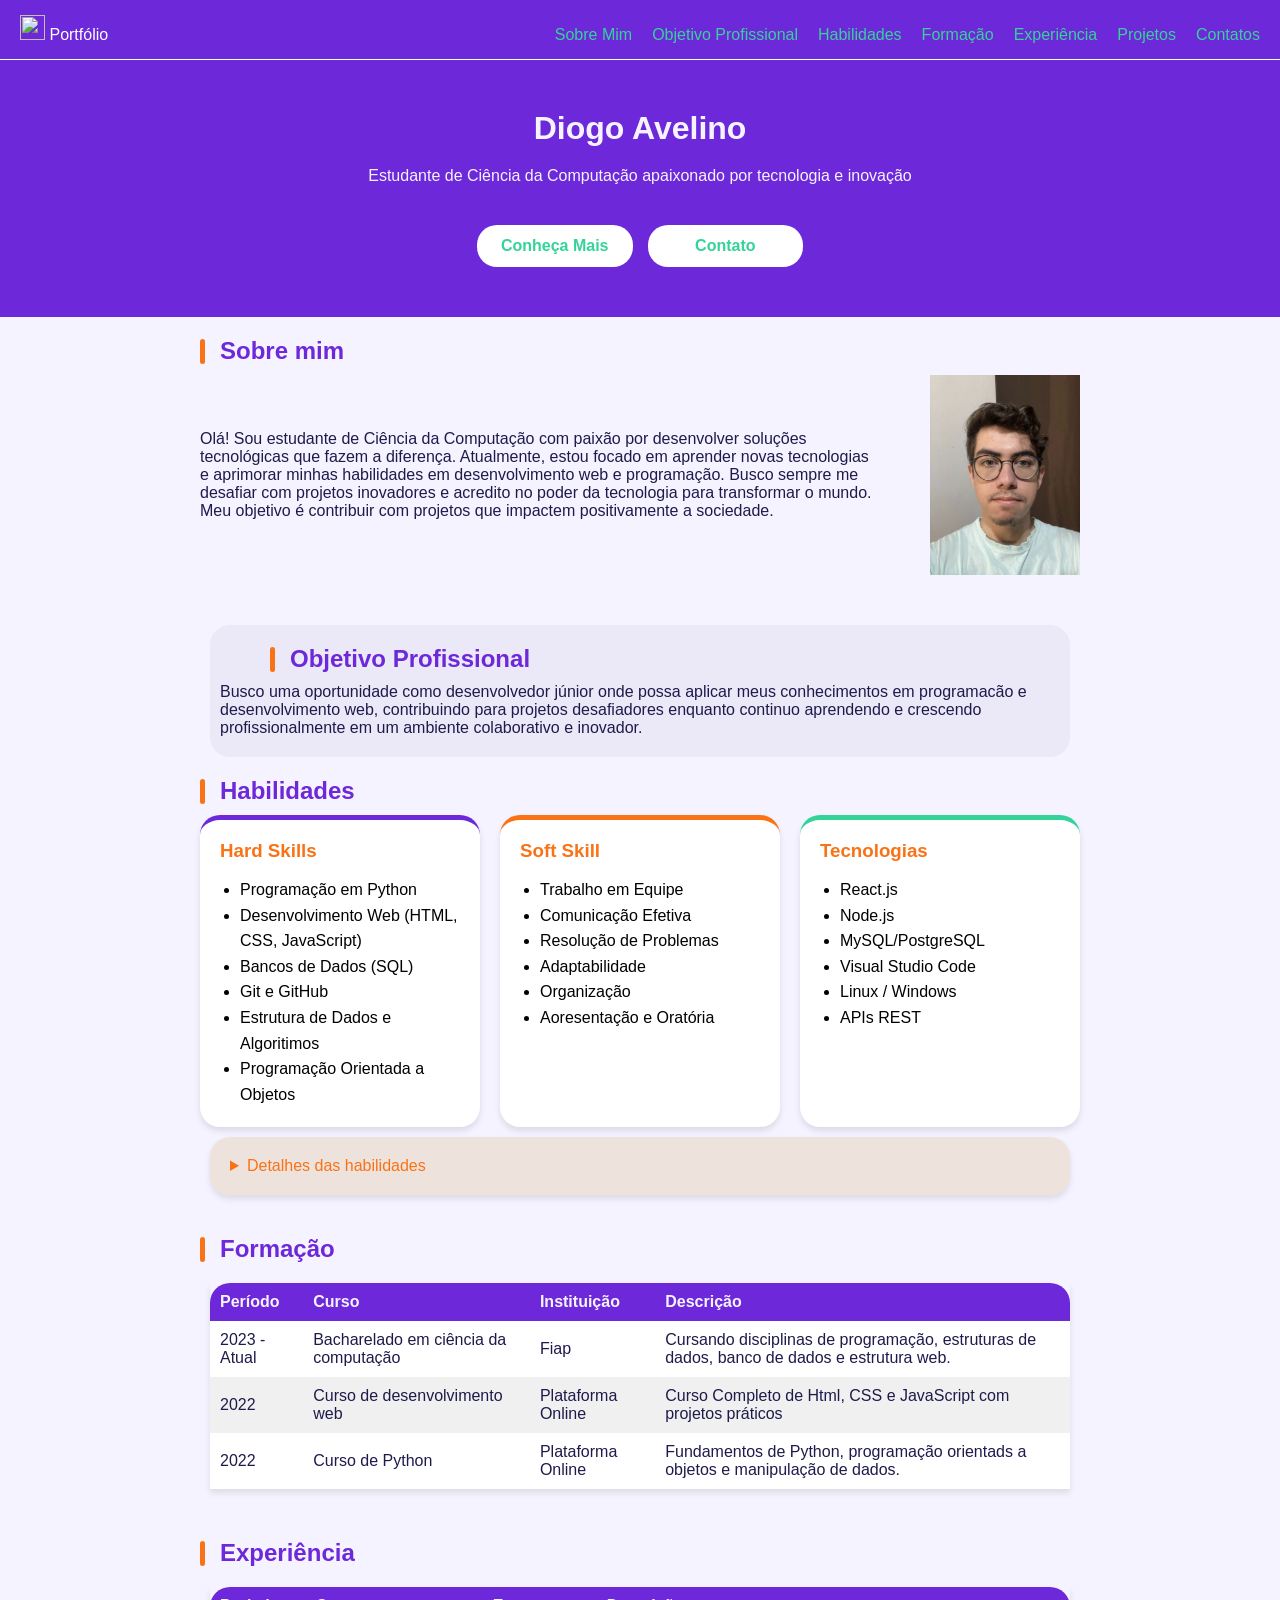
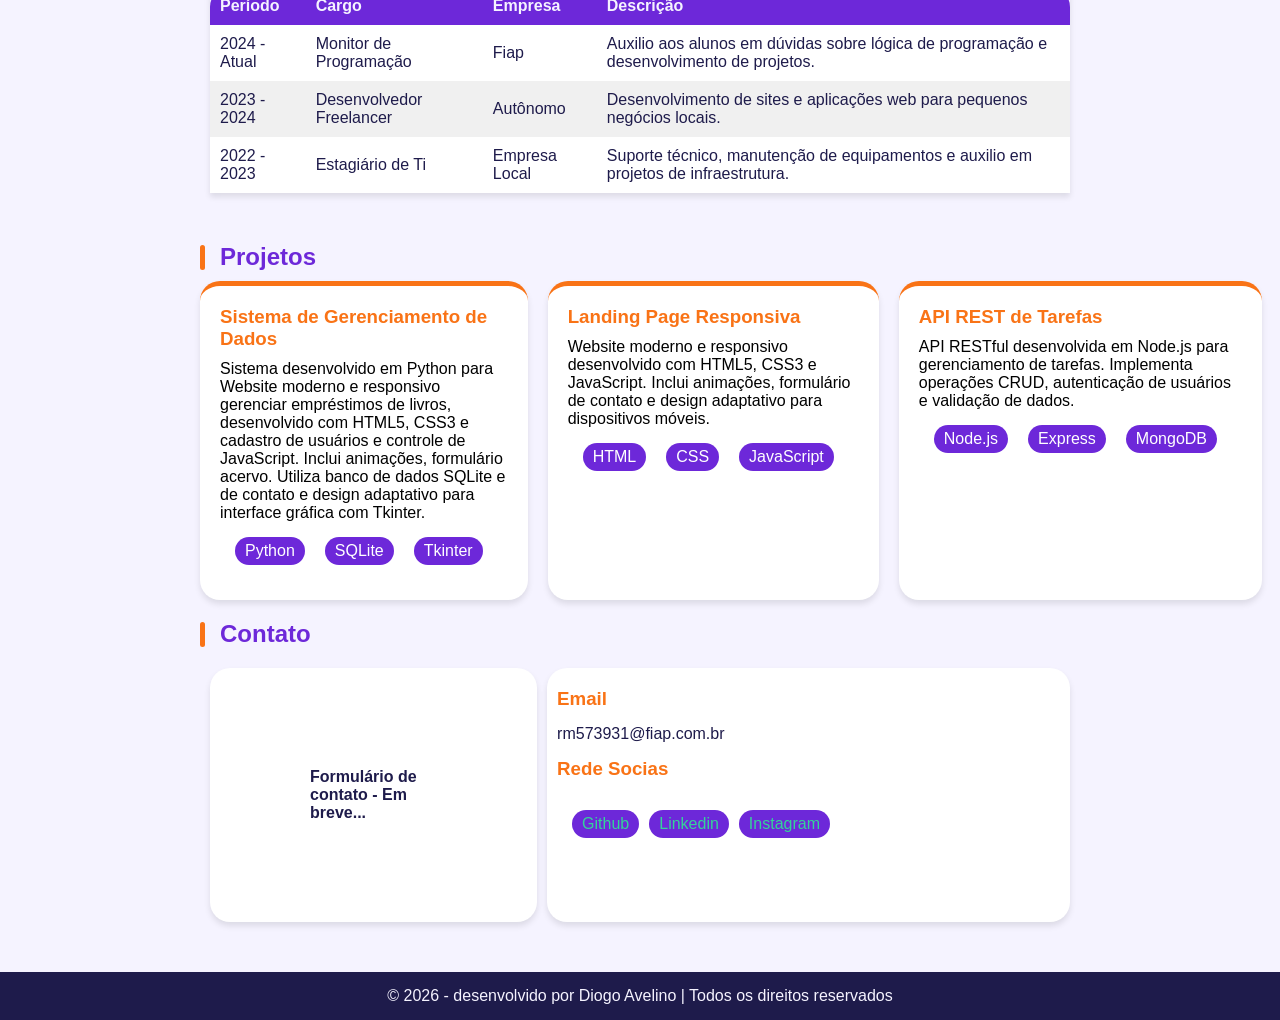
==== index.html @ ebda4992 "HTML com CSS básico - versão 1.0" ====
<!DOCTYPE html>

<html>

  <head>
    <meta charset="UTF-8">
    <title>Meu Landing Page</title>
    <link href="style.css" rel="stylesheet" type="text/css">
  </head>

    <body>

      <header>
        <div class="menu">

          <div class="title"><img class = "logo"src="https://ui-avatars.com/api/?background=6D28D9&color=1E1B4B&name=Diogo+Avelino">
            <span>Portfólio</span>
          </div>

          <nav class="seção">
            <a href="#about">
            <div class="item">Sobre Mim</div>
            </a>

            <a href="#objectv">
            <div class="item">Objetivo Profissional</div>
            </a>

            <a href="#skill">
            <div class="item">Habilidades</div>
            </a>

            <a href="#form">
            <div class="item">Formação</div>
            </a>

            <a href="#exp">
            <div class="item">Experiência</div>
            </a>

            <a href="#projects">
            <div class="item">Projetos</div>
            </a>

            <a href="#contacts">
            <div class="item">Contatos</div>
            </a>

          </nav>

        </div>

        <div class="menu-b">

          <h1>Diogo Avelino</h1>

          <p>Estudante de Ciência da Computação apaixonado por tecnologia e inovação</p>
          
          <div class="buttons">
            <div class="button"> 
            <a href="https://www.linkedin.com/in/diogo-avelino-da-silva-2148933b5?utm_source=share_via&utm_content=profile&utm_medium=member_android">Conheça Mais</a>
            </div>

            <div class="button">
              <a href="#contacts">Contato</a>
            </div>

          </div>

        </div>

      </header>

      <main>

        <div class="a">

          <section id="about">

            <h2>Sobre mim</h2>

            <div class="text-a"><p> Olá! Sou estudante de Ciência da Computação com paixão por desenvolver soluções tecnológicas que fazem a diferença. Atualmente, estou focado em aprender novas tecnologias e aprimorar minhas habilidades em desenvolvimento web e programação. Busco sempre me desafiar com projetos inovadores e acredito no poder da tecnologia para transformar o mundo. Meu objetivo é contribuir com projetos que impactem positivamente a sociedade.</p>
              <img src="Diogo.png" alt="Minha foto Aqui">
            </div>

          </section>

        </div>

        <div class="b">

          <section id="objectv">

            <h2 class="title-a">Objetivo Profissional</h2>

            <div class="text-b">
              <p> Busco uma oportunidade como desenvolvedor júnior onde possa aplicar meus conhecimentos em programacão e desenvolvimento web, contribuindo para projetos desafiadores enquanto continuo aprendendo e crescendo profissionalmente em um ambiente colaborativo e inovador.</p>
            </div>

          </section>

        </div>

        <div class="c">

          <section id="skill">

            <h2>Habilidades</h2>

            <div class="tags">

              <div class="tag tag-a">

                <h3>Hard Skills</h3>

                <ul>
                  <li>Programação em Python</li>
                  <li>Desenvolvimento Web (HTML, CSS, JavaScript)</li>
                  <li>Bancos de Dados (SQL)</li>
                  <li>Git e GitHub</li>
                  <li>Estrutura de Dados e Algoritimos</li>
                  <li>Programação Orientada a Objetos</li>
                </ul>

              </div>

              <div class="tag tag-b">

                <h3>Soft Skill</h3>
                
                <ul>
                  <li>Trabalho em Equipe</li>
                  <li>Comunicação Efetiva</li>
                  <li>Resolução de Problemas</li>
                  <li>Adaptabilidade</li>
                  <li>Organização</li>
                  <li>Aoresentação e Oratória</li>
                </ul>

              </div>

              <div class="tag tag-c">

                <h3>Tecnologias</h3>

                <ul>
                  <li>React.js</li>
                  <li>Node.js</li>
                  <li>MySQL/PostgreSQL</li>
                  <li>Visual Studio Code</li>
                  <li>Linux / Windows</li>
                  <li>APIs REST</li>
                </ul>

              </div>

            </div>

          </section>

        </div>

        <div class="especial">

          <details class="x">

            <summary>Detalhes das habilidades</summary>
                
            <details>
              <summary>Linguagem de Programação</summary>
                <p>Em breve!</p>
              </details>

            <details>
              <summary>Framework e Bibliotecas</summary>
                <p>Em breve!</p>
            </details>

            <details>
              <summary>Ferramentas de Desenvolvimento</summary>
                <p>Em breve!</p>
            </details>

          </details>

        </div>

        <div class="d">

          <section id="form">

            <h2>Formação</h2>

            <table>

              <tbody>

                <tr>
                  <th class="th-a">Período</th>
                  <th>Curso</th>
                  <th>Instituição</th>
                  <th class="th-b">Descrição</th>
                </tr>

                <tr>
                  <td>2023 - Atual</td>
                  <td>Bacharelado em ciência da computação</td>
                  <td>Fiap</td>
                  <td>Cursando disciplinas de programação, estruturas de dados, banco de dados e estrutura web.</td>
                </tr>

                <tr>
                  <td class="td-a">2022</td>
                  <td class="td-a">Curso de desenvolvimento web</td>
                  <td class="td-a">Plataforma Online</td>
                  <td class="td-a">Curso Completo de Html, CSS e JavaScript com projetos práticos</td>
                </tr>

                <tr>
                  <td>2022</td>
                  <td>Curso de Python</td>
                  <td>Plataforma Online</td>
                  <td>Fundamentos de Python, programação orientads a objetos e manipulação de dados.</td>
                </tr>
                
              </tbody>

            </table>

          </section>
          
        </div>

        <div class="e">

          <section id="exp">

            <h2>Experiência</h2>

            <table>

              <tr>
                <th class="th-a">Período</th>
                <th>Cargo</th>
                <th>Empresa</th>
                <th class="th-b">Descrição</th>
              </tr>
              
              <tr>
                <td>2024 - Atual</td>
                <td>Monitor de Programação</td>
                <td>Fiap</td>
                <td>Auxilio aos alunos em dúvidas sobre lógica de programação e desenvolvimento de projetos.</td>
              </tr>
  
              <tr>
                <td class="td-b">2023 - 2024</td>
                <td class="td-b">Desenvolvedor Freelancer</td>
                <td class="td-b">Autônomo</td>
                <td class="td-b">Desenvolvimento de sites e aplicações web para pequenos negócios locais.</td>
              </tr>
  
              <tr>
                <td>2022 - 2023</td>
                <td>Estagiário de Ti</td>
                <td>Empresa Local</td>
                <td>Suporte técnico, manutenção de equipamentos e auxilio em projetos de infraestrutura.</td>
              </tr>
  
            </table>
  
          </section>
          
        </div>

        <div class="f">

          <section id="projects">

            <h2>Projetos</h2>
  
            <div class="blocos">

              <div class="bloco bloco-item1">
              
                <h3>Sistema de Gerenciamento de Dados</h3>
      
                <p>Sistema desenvolvido em Python para Website moderno e responsivo gerenciar empréstimos de livros, desenvolvido com HTML5, CSS3 e cadastro de usuários e controle de JavaScript. Inclui animações, formulário acervo. Utiliza banco de dados SQLite e de contato e design adaptativo para interface gráfica com Tkinter.</p>

                  <ul>
                    <li class="bloquinhos">Python</li>
                    <li class="bloquinhos">SQLite</li>
                    <li class="bloquinhos">Tkinter</li>
                  </ul>

              </div>

              <div class="bloco bloco-item2">
      
                <h3>Landing Page Responsiva</h3>
      
                <p>Website moderno e responsivo desenvolvido com HTML5, CSS3 e JavaScript. Inclui animações, formulário de contato e design adaptativo para dispositivos móveis.</p>
              
                <ul>
                  <li class="bloquinhos">HTML</li>
                  <li class="bloquinhos">CSS</li>
                  <li class="bloquinhos">JavaScript</li>
                </ul>

              </div>

              <div class="bloco bloco-item3">
      
                <h3>API REST de Tarefas</h3>
      
                <p>API RESTful desenvolvida em Node.js para gerenciamento de tarefas. Implementa operações CRUD, autenticação de usuários e validação de dados.</p>
              
                <ul>
                  <li class="bloquinhos">Node.js</li>
                  <li class="bloquinhos">Express</li>
                  <li class="bloquinhos">MongoDB</li>
                </ul>

              </div>

            </div>
  
          </section>
          
        </div>

        <div class="g">

          <section id="contacts">

            <h2>Contato</h2>

            <div class="Fiap">

              <div class="form"><p>Formulário de contato - Em breve...</p></div>

              <div class="iaP">

                <h3>Email</h3>

                <p>rm573931@fiap.com.br</p>

                <h3>Rede Socias</h3>

                <ul>
                  <li class="Fiapinho"><a href=https://github.com/capitaomiau>Github</a></li>
                  <li class="Fiapinho"><a href=https://www.linkedin.com/in/diogo-avelino-da-silva-2148933b5?utm_source=share_via&utm_content=profile&utm_medium=member_android>Linkedin</a></li>
                  <li class="Fiapinho"><a href=https://instagram.com>Instagram</a></li>
                </ul>

              </div>

            </div>

          </section>

        </div>

      </main>

      <footer>

        <p>&copy; 2026 - desenvolvido por Diogo Avelino | Todos os direitos reservados</p>

      </footer>

    </body>
    
</html>
---- style.css ----
* {
    box-sizing: border-box;
    margin: 0;
    padding: 0;
}

body {
     background-color: #f5f3ff;
     font-family: 'Arial', sans-serif;

}

.title-a {
    align-items: center;
    color: #6D28D9;
    display: flex;
    margin: 0px 50px 10px 50px;
}

.title-a::before {
    background-color: #F97316;
    border-radius: 20px;
    content:"";
    display: inline-block;
    height: 25px;
    margin-right: 15px;
    width: 5px;
}

main h2 {
    align-items: center;
    color: #6D28D9;
    display: flex;
    margin-bottom: 20px;
    margin: 20px 200px 10px 200px;
}

main h2::before {
    background-color: #F97316;
    border-radius: 20px;
    content:"";
    display: inline-block;
    height: 25px;
    margin-right: 15px;
    width: 5px;
}

.menu {
    align-items: flex-end;
    background-color: #6D28D9;
    color: #ffffff;
    display: flex;
    justify-content: space-between;
    padding: 15px 20px;
}

.logo {
    height: 25px;
    object-fit: contain;
    width: 25px;
}

.seção {
    display: flex;
    gap: 20px;
}

.menu-b {
    align-items: center;
    background-color: #6D28D9;
    border-top: 1px solid #ffffff;
    color: #f5f3ff;
    display: flex;
    flex-direction: column;
    gap: 20px;
    padding: 50px;
}

.buttons {     
    display: grid;
    gap: 15px;
    grid-template-columns: repeat(2, 1fr);
    margin-top: 20px;
}

.button {
    background-color: #ffffff;
    border-radius: 20px; 
    color: #6D28D9;
    cursor: pointer;
    font-weight: bold;
    padding: 12px 24px;
    text-align: center;
    transition: background 0.3s;
}

.button:hover {
    background-color: #f5f3ff;
}

.text-a {
    align-items: center;
    color: #1E1B4B;
    display: flex;
    gap: 50px;
    padding: 0px 200px;
}

.b {
    background-color: #ebe8f8;
    border-radius: 20px;
    display: flex;
    margin: 50px 210px 20px 210px;
    padding: 20px 10px 20px 10px;
}

.text-b {
    color: #1E1B4B;
    display: flex;
}

.tags {
    display: flex;
    gap: 20px;
    padding: 0px 200px;
}

.tag {
    background-color: #ffffff;
    border-radius: 20px;
    box-shadow: 0 4px 6px rgba(0, 0, 0, 0.1);
    flex: 1;
    padding: 20px;
}

.tag h3 {
    color: #F97316;
    margin-bottom: 15px;
}

.tag ul {
    line-height: 1.6;
    list-style-type: disc;
    padding-left: 20px;
}

.tag-a { border-top: 5px solid #6D28D9; }
.tag-b { border-top: 5px solid #f97316; }
.tag-c { border-top: 5px solid #34D399; }

.especial {
    color: #f97316;
    display: flex;
    gap: 20px;
    padding: 10px 210px 20px 210px;
}

.x {
    background-color: #eee3dc;
    border-radius: 20px;
    box-shadow: 0px 4px 6px rgba(0, 0, 0, 0.1);
    flex: 1;
    padding: 20px;
}

table {
    border-collapse: collapse;
    box-shadow: 0 4px 6px rgba(0, 0, 0, 0.1);  
    margin: 20px 210px 50px 210px;
}

table th {
    background-color: #6D28D9;
    color: #f5f3ff;
    padding: 10px;
    text-align: start;
}

table td {
    background-color: #ffffff;
    color: #1E1B4B;
    padding: 10px;
}

.td-a {
    background-color: #f0f0f0;
}

.td-b {
    background-color: #f0f0f0;
}

.th-a {
    border-top-left-radius: 20px;
}

.th-b {
    border-top-right-radius: 20px;
}


.blocos {
    display: flex;
    gap: 20px;
    padding: 0px 200px;
}

.bloco h3 {
    color:#F97316;
    margin-bottom: 10px;
}

.bloco {
    background-color: #ffffff;
    border-radius: 20px;
    box-shadow: 0 4px 6px rgba(0, 0, 0, 0.1);
    flex: 1;
    padding: 20px;
}

.blocos ul {
    display: flex;
    gap: 10px;
    list-style-type: none;
    padding: 15px;
}

.bloquinhos {
    background-color: #6D28D9;
    border-radius: 20px;
    color: #ffffff;
    margin-right: 10px;
    padding: 5px 10px;
}

.bloco-item1 { border-top: 5px solid #f97316; }
.bloco-item2 { border-top: 5px solid #f97316; }
.bloco-item3 { border-top: 5px solid #F97316; }

.Fiap {
    color: #1E1B4B;
    display: flex;
    gap: 10px;
    justify-content: space-between;
    margin: 20px 210px 50px 210px;
}

.form {
    align-items: center;
    background-color: #ffffff;
    border-radius: 20px;
    box-shadow: 0 4px 6px rgba(0, 0, 0, 0.1);
    font-weight: bold;
    justify-content: center;
    padding: 100px;
}

.iaP {
    background-color: #ffffff;
    border-radius: 20px;
    box-shadow: 0 4px 6px rgba(0, 0, 0, 0.1);
    color: #1E1B4B;
    display: flex;
    flex-direction: column;
    gap: 15px;
    padding: 20px 225px 50px 10px;
}

.iaP h3 {
    color: #F97316;
}

.iaP ul {
    display: flex;;
    gap: 10px;
    list-style-type: none;
    padding: 15px;
}

.iaP li {
    background-color: #6D28D9;
    border-radius: 20px;
    color: #ffffff;
    padding: 5px 10px;
}

footer {
    align-items: center;
    background-color:#1E1B4B;
    color: #f5f3ff;
    display: flex;
    justify-content: center;
    padding: 15px 20px;
}

a:link {
    color: #34D399;
    text-decoration: none;
}

a:visited {
    color: #F97316;
}
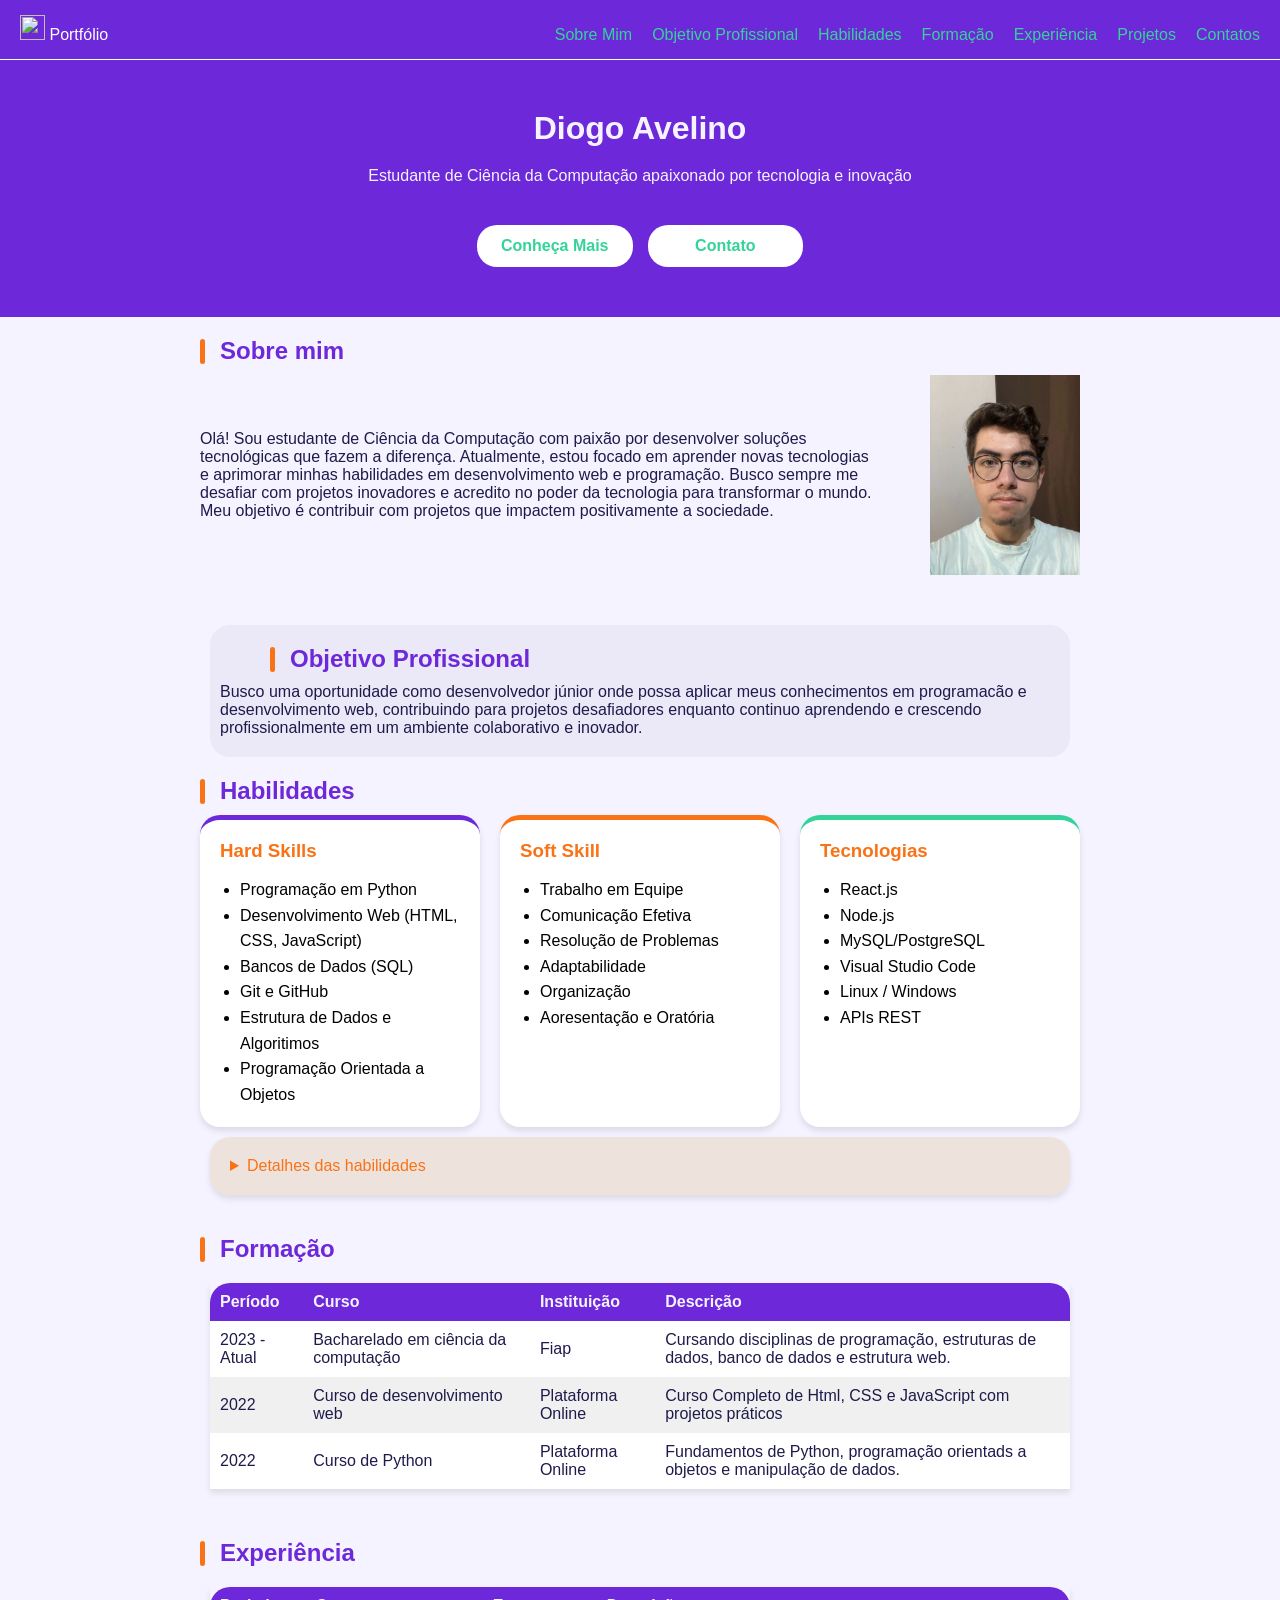
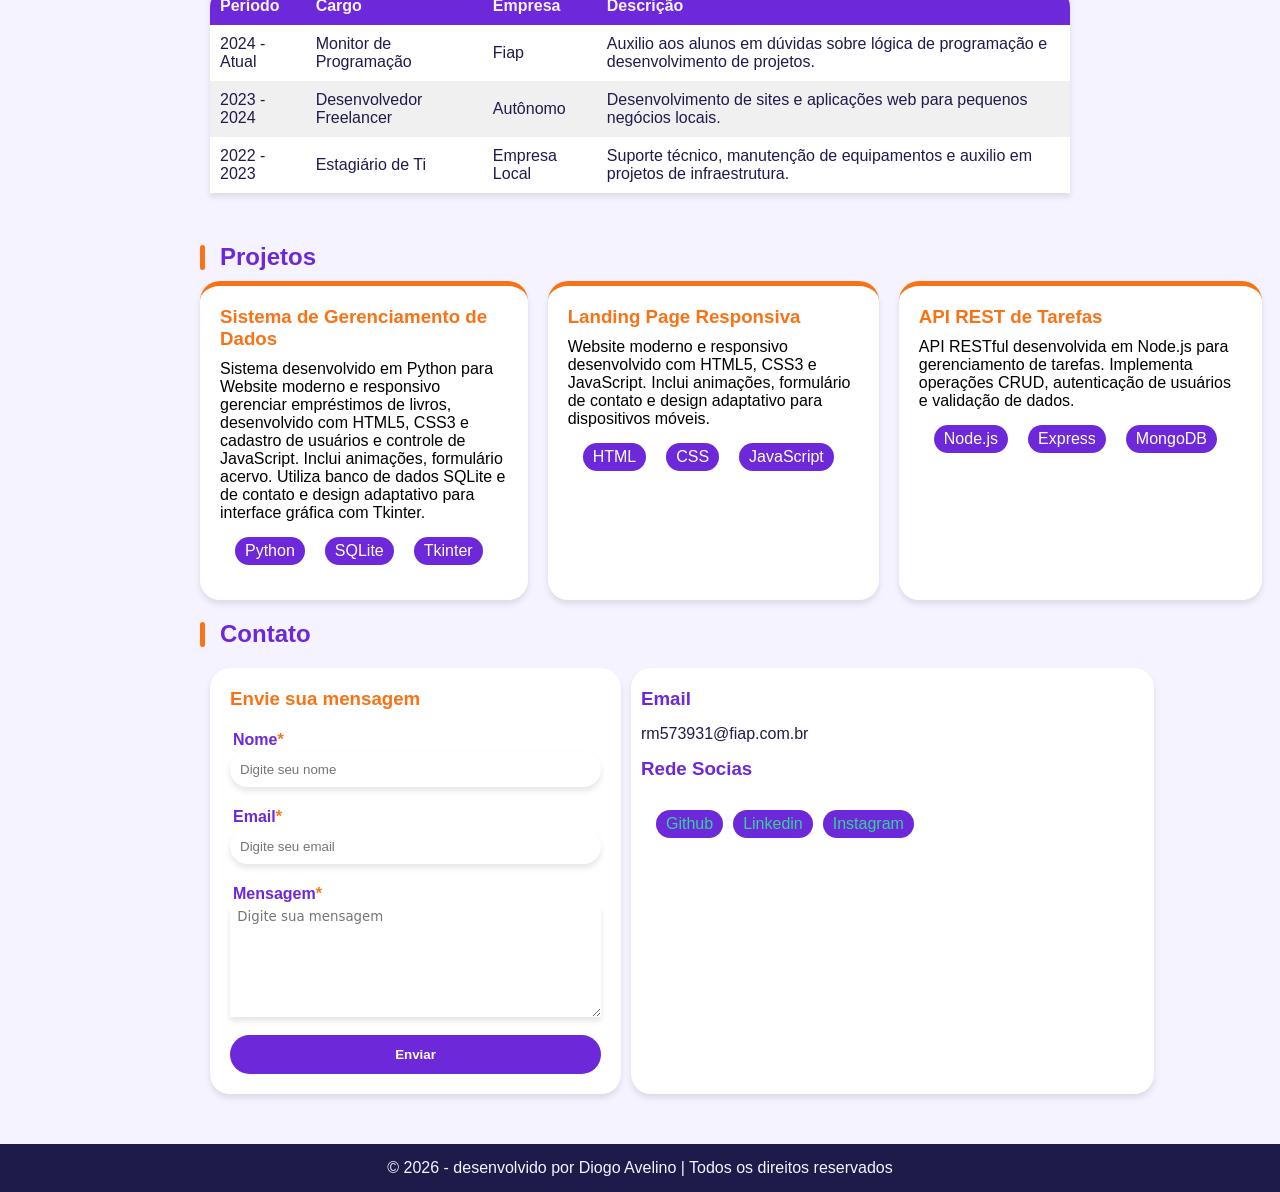
==== commit c39252fc: "Formulário - concluído" ====
--- a/index.html
+++ b/index.html
@@ -337,7 +337,23 @@
 
             <div class="Fiap">
 
-              <div class="form"><p>Formulário de contato - Em breve...</p></div>
+              <div class="forms">
+
+                <form action="#" method="get" name="register">
+
+                  <h3>Envie sua mensagem</h3><br>
+                  
+                    <label for="name">Nome</label>
+                    <input type="text" id="name" name="name" placeholder="Digite seu nome" required><br>
+                    <label for="emailaddress">Email</label>
+                    <input type="email" id="emailaddress" name="emailaddress" placeholder="Digite seu email" required><br>
+                    <label for="message">Mensagem</label>
+                    <textarea id="message" name="messagem" maxlength="400" cols="50" rows="7" placeholder=" Digite sua mensagem" required></textarea><br>
+                    <button>Enviar</button>
+              
+                  </form>
+  
+              </div>
 
               <div class="iaP">
 
--- a/style.css
+++ b/style.css
@@ -245,14 +245,65 @@
     margin: 20px 210px 50px 210px;
 }
 
-.form {
-    align-items: center;
-    background-color: #ffffff;
-    border-radius: 20px;
-    box-shadow: 0 4px 6px rgba(0, 0, 0, 0.1);
+.forms {
+    background-color: #ffffff;
+    border-radius: 20px;
+    box-shadow: 0 4px 6px rgba(0, 0, 0, 0.1);
+    padding: 20px;
     font-weight: bold;
-    justify-content: center;
-    padding: 100px;
+}
+
+form {
+    display: flex;
+    flex-direction: column;
+}
+
+form label {
+    color: #6D28D9;
+    padding: 3px;
+}
+
+form label::after {
+    content: "*";
+    color: #F97316;
+}
+
+form input {
+    padding: 10px;
+    border-radius: 20px;
+    box-shadow: 0 4px 6px rgba(0, 0, 0, 0.1);
+    border: transparent;
+}
+
+form textarea {
+    border: transparent;
+    box-shadow: 0 4px 6px rgba(0, 0, 0, 0.1);
+    font-family: system-ui, -apple-system, BlinkMacSystemFont, 'Segoe UI', Roboto, Oxygen, Ubuntu, Cantarell, 'Open Sans', 'Helvetica Neue', sans-serif;
+    padding: 3px;
+}
+
+form button {
+    color:white;
+    background-color: #6D28D9;
+    border-radius: 20px;
+    border: transparent;
+    cursor: pointer;
+    font-weight: bold;
+    padding: 12px 24px;
+    transition: background 0.3s;
+}
+
+form button:hover {
+    background-color: #ebe8f8;
+    color: #34D399;
+}
+
+label  {
+    color: #1E1B4B;
+}
+
+form h3 {
+    color: #F97316;
 }
 
 .iaP {
@@ -267,7 +318,7 @@
 }
 
 .iaP h3 {
-    color: #F97316;
+    color: #6D28D9;
 }
 
 .iaP ul {
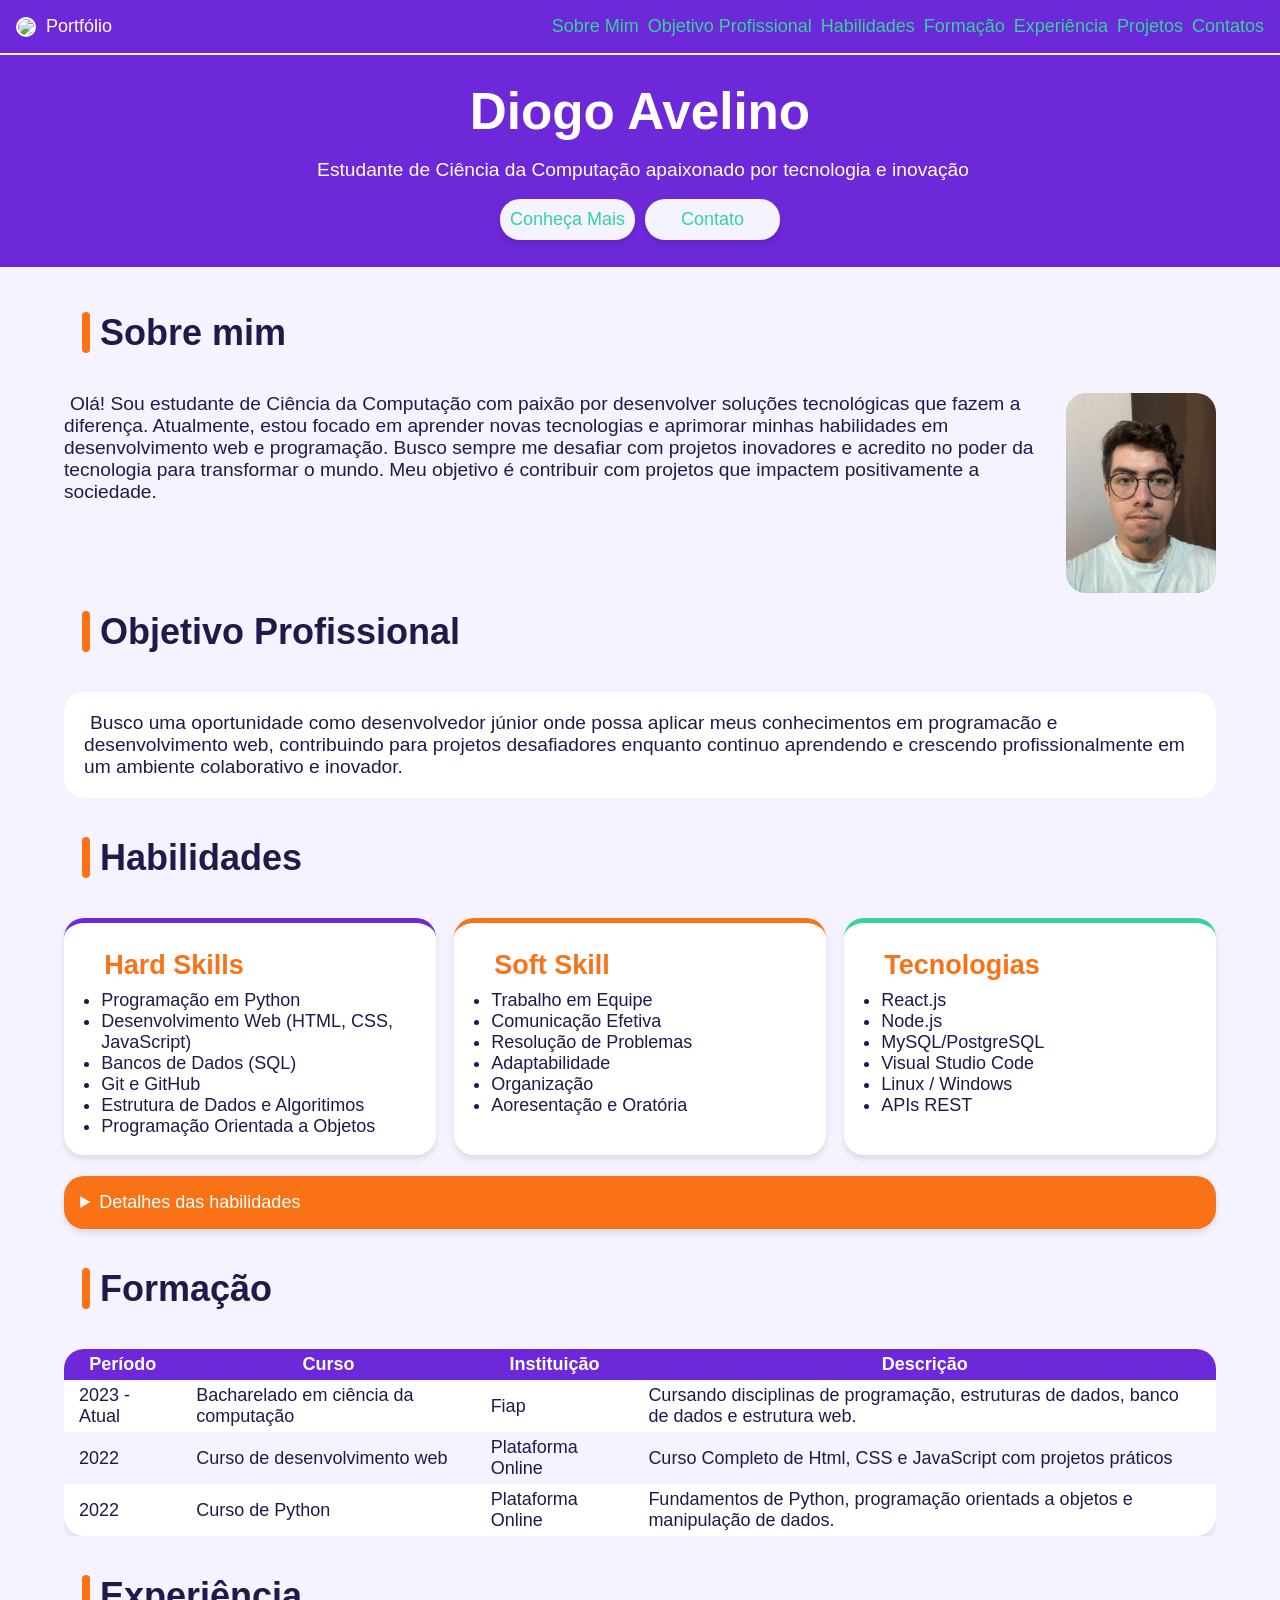
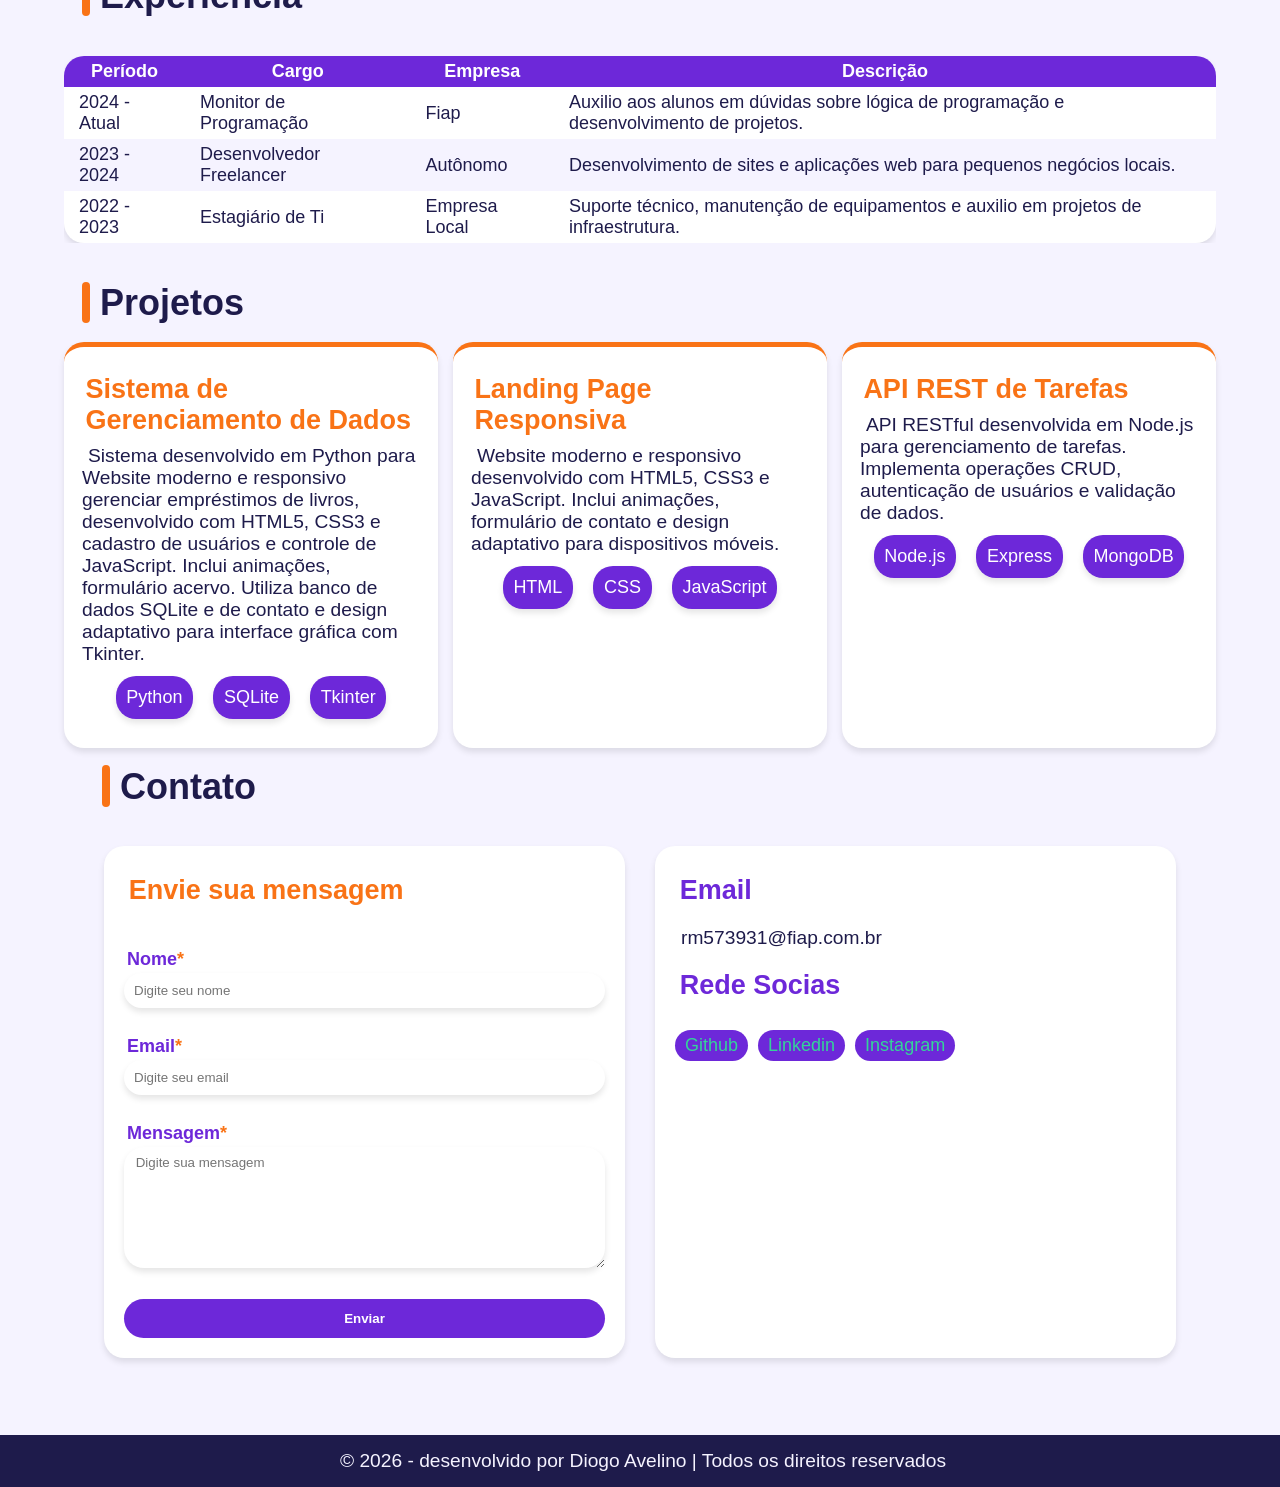
==== commit 3c44b51a: "Landing Page Pessoal com CSS responsivo." ====
--- a/index.html
+++ b/index.html
@@ -2,18 +2,29 @@
 
 <html>
 
-  <head>
-    <meta charset="UTF-8">
-    <title>Meu Landing Page</title>
-    <link href="style.css" rel="stylesheet" type="text/css">
-  </head>
-
-    <body>
+     <head>
+          <meta charset="UTF-8">
+          <meta name="viewport" content="width=device-width, initial-scale=1.0">
+          <title>Diogo Avelino | Portfólio</title>
+          <link rel="stylesheet" href="variables.css" type="text/css">
+          <link rel="stylesheet" href="global.css" type="text/css">
+          <link rel="stylesheet" href="header.css" type="text/css">
+          <link rel="stylesheet" href="sobre.css" type="text/css">
+          <link rel="stylesheet" href="habilidades.css" type="text/css">
+          <link rel="stylesheet" href="experiencias.css" type="text/css">
+          <link rel="stylesheet" href="projetos.css" type="text/css">
+          <link rel="stylesheet" href="formulario.css" type="text/css">
+          <link rel="stylesheet" href="contato.css" type="text/css">
+          <link rel="stylesheet" href="footer.css" type="text/css">
+     </head>
+
+     <body>
 
       <header>
+
         <div class="menu">
 
-          <div class="title"><img class = "logo"src="https://ui-avatars.com/api/?background=6D28D9&color=1E1B4B&name=Diogo+Avelino">
+          <div class="port"><img class = "logo"src="https://ui-avatars.com/api/?background=6D28D9&color=1E1B4B&name=Diogo+Avelino">
             <span>Portfólio</span>
           </div>
 
@@ -50,7 +61,7 @@
 
         </div>
 
-        <div class="menu-b">
+        <div class="menu-a">
 
           <h1>Diogo Avelino</h1>
 
@@ -79,6 +90,8 @@
 
             <h2>Sobre mim</h2>
 
+            <br>
+
             <div class="text-a"><p> Olá! Sou estudante de Ciência da Computação com paixão por desenvolver soluções tecnológicas que fazem a diferença. Atualmente, estou focado em aprender novas tecnologias e aprimorar minhas habilidades em desenvolvimento web e programação. Busco sempre me desafiar com projetos inovadores e acredito no poder da tecnologia para transformar o mundo. Meu objetivo é contribuir com projetos que impactem positivamente a sociedade.</p>
               <img src="Diogo.png" alt="Minha foto Aqui">
             </div>
@@ -93,6 +106,8 @@
 
             <h2 class="title-a">Objetivo Profissional</h2>
 
+            <br>
+
             <div class="text-b">
               <p> Busco uma oportunidade como desenvolvedor júnior onde possa aplicar meus conhecimentos em programacão e desenvolvimento web, contribuindo para projetos desafiadores enquanto continuo aprendendo e crescendo profissionalmente em um ambiente colaborativo e inovador.</p>
             </div>
@@ -101,11 +116,15 @@
 
         </div>
 
+        <br>
+
         <div class="c">
 
           <section id="skill">
 
             <h2>Habilidades</h2>
+
+            <br>
 
             <div class="tags">
 
@@ -160,6 +179,8 @@
 
         </div>
 
+        <br>
+
         <div class="especial">
 
           <details class="x">
@@ -185,93 +206,111 @@
 
         </div>
 
+        <br>
+
         <div class="d">
 
           <section id="form">
 
             <h2>Formação</h2>
 
-            <table>
-
-              <tbody>
+            <br>
+
+            <div class = tabuletinha>
+
+              <table>
+
+                <tbody>
+
+                  <tr>
+                    <th class="th-a">Período</th>
+                    <th>Curso</th>
+                    <th>Instituição</th>
+                    <th class="th-b">Descrição</th>
+                  </tr>
+
+                  <tr>
+                    <td>2023 - Atual</td>
+                    <td>Bacharelado em ciência da computação</td>
+                    <td>Fiap</td>
+                    <td>Cursando disciplinas de programação, estruturas de dados, banco de dados e estrutura web.</td>
+                  </tr>
+
+                  <tr>
+                    <td class="td-a">2022</td>
+                    <td class="td-a">Curso de desenvolvimento web</td>
+                    <td class="td-a">Plataforma Online</td>
+                    <td class="td-a">Curso Completo de Html, CSS e JavaScript com projetos práticos</td>
+                  </tr>
+
+                  <tr>
+                    <td>2022</td>
+                    <td>Curso de Python</td>
+                    <td>Plataforma Online</td>
+                    <td>Fundamentos de Python, programação orientads a objetos e manipulação de dados.</td>
+                  </tr>
+                  
+                </tbody>
+
+              </table>
+
+            </div>
+
+          </section>
+          
+        </div>
+
+        <br>
+
+        <div class="e">
+
+          <section id="exp">
+
+            <h2>Experiência</h2>
+
+            <br>
+
+            <div class="tabuletona">
+
+              <table>
 
                 <tr>
                   <th class="th-a">Período</th>
-                  <th>Curso</th>
-                  <th>Instituição</th>
+                  <th>Cargo</th>
+                  <th>Empresa</th>
                   <th class="th-b">Descrição</th>
                 </tr>
-
+                
                 <tr>
-                  <td>2023 - Atual</td>
-                  <td>Bacharelado em ciência da computação</td>
+                  <td>2024 - Atual</td>
+                  <td>Monitor de Programação</td>
                   <td>Fiap</td>
-                  <td>Cursando disciplinas de programação, estruturas de dados, banco de dados e estrutura web.</td>
+                  <td>Auxilio aos alunos em dúvidas sobre lógica de programação e desenvolvimento de projetos.</td>
                 </tr>
-
+    
                 <tr>
-                  <td class="td-a">2022</td>
-                  <td class="td-a">Curso de desenvolvimento web</td>
-                  <td class="td-a">Plataforma Online</td>
-                  <td class="td-a">Curso Completo de Html, CSS e JavaScript com projetos práticos</td>
+                  <td class="td-b">2023 - 2024</td>
+                  <td class="td-b">Desenvolvedor Freelancer</td>
+                  <td class="td-b">Autônomo</td>
+                  <td class="td-b">Desenvolvimento de sites e aplicações web para pequenos negócios locais.</td>
                 </tr>
-
+    
                 <tr>
-                  <td>2022</td>
-                  <td>Curso de Python</td>
-                  <td>Plataforma Online</td>
-                  <td>Fundamentos de Python, programação orientads a objetos e manipulação de dados.</td>
+                  <td>2022 - 2023</td>
+                  <td>Estagiário de Ti</td>
+                  <td>Empresa Local</td>
+                  <td>Suporte técnico, manutenção de equipamentos e auxilio em projetos de infraestrutura.</td>
                 </tr>
-                
-              </tbody>
-
-            </table>
-
+    
+              </table>
+
+            </div>
+  
           </section>
           
         </div>
 
-        <div class="e">
-
-          <section id="exp">
-
-            <h2>Experiência</h2>
-
-            <table>
-
-              <tr>
-                <th class="th-a">Período</th>
-                <th>Cargo</th>
-                <th>Empresa</th>
-                <th class="th-b">Descrição</th>
-              </tr>
-              
-              <tr>
-                <td>2024 - Atual</td>
-                <td>Monitor de Programação</td>
-                <td>Fiap</td>
-                <td>Auxilio aos alunos em dúvidas sobre lógica de programação e desenvolvimento de projetos.</td>
-              </tr>
-  
-              <tr>
-                <td class="td-b">2023 - 2024</td>
-                <td class="td-b">Desenvolvedor Freelancer</td>
-                <td class="td-b">Autônomo</td>
-                <td class="td-b">Desenvolvimento de sites e aplicações web para pequenos negócios locais.</td>
-              </tr>
-  
-              <tr>
-                <td>2022 - 2023</td>
-                <td>Estagiário de Ti</td>
-                <td>Empresa Local</td>
-                <td>Suporte técnico, manutenção de equipamentos e auxilio em projetos de infraestrutura.</td>
-              </tr>
-  
-            </table>
-  
-          </section>
-          
-        </div>
+        <br>
 
         <div class="f">
 
@@ -287,11 +326,15 @@
       
                 <p>Sistema desenvolvido em Python para Website moderno e responsivo gerenciar empréstimos de livros, desenvolvido com HTML5, CSS3 e cadastro de usuários e controle de JavaScript. Inclui animações, formulário acervo. Utiliza banco de dados SQLite e de contato e design adaptativo para interface gráfica com Tkinter.</p>
 
+                <div class="bolhas">
+
                   <ul>
                     <li class="bloquinhos">Python</li>
                     <li class="bloquinhos">SQLite</li>
                     <li class="bloquinhos">Tkinter</li>
-                  </ul>
+                    </ul>
+
+                  </div>
 
               </div>
 
@@ -301,11 +344,15 @@
       
                 <p>Website moderno e responsivo desenvolvido com HTML5, CSS3 e JavaScript. Inclui animações, formulário de contato e design adaptativo para dispositivos móveis.</p>
               
-                <ul>
-                  <li class="bloquinhos">HTML</li>
-                  <li class="bloquinhos">CSS</li>
-                  <li class="bloquinhos">JavaScript</li>
-                </ul>
+                <div class="bolhas">
+
+                  <ul>
+                    <li class="bloquinhos">HTML</li>
+                    <li class="bloquinhos">CSS</li>
+                    <li class="bloquinhos">JavaScript</li>
+                  </ul>
+
+                </div>
 
               </div>
 
@@ -314,12 +361,16 @@
                 <h3>API REST de Tarefas</h3>
       
                 <p>API RESTful desenvolvida em Node.js para gerenciamento de tarefas. Implementa operações CRUD, autenticação de usuários e validação de dados.</p>
-              
-                <ul>
-                  <li class="bloquinhos">Node.js</li>
-                  <li class="bloquinhos">Express</li>
-                  <li class="bloquinhos">MongoDB</li>
-                </ul>
+                
+                <div class="bolhas">
+
+                  <ul>
+                    <li class="bloquinhos">Node.js</li>
+                    <li class="bloquinhos">Express</li>
+                    <li class="bloquinhos">MongoDB</li>
+                  </ul>
+
+                </div>
 
               </div>
 
@@ -385,6 +436,6 @@
 
       </footer>
 
-    </body>
-    
+     </body>
+
 </html>
--- a/variables.css
+++ b/variables.css
@@ -0,0 +1,12 @@
+:root {
+     --cor-primaria: #6D28D9;
+     --cor-secundaria: #34D399;
+     --cor-background: #F5F3FF;
+     --cor-text: #1E1B4B;
+     --cor-accents: #F97316;
+     --cor-padrao: white;
+
+     --border-radius: 20px;
+     --box-shadows: 0px 4px 6px rgba(0, 0, 0, 0.1);
+}
+
--- a/global.css
+++ b/global.css
@@ -0,0 +1,85 @@
+* {
+    box-sizing: border-box;
+    margin: 0;
+    padding: 0;
+}
+
+html {
+    font-size: 18px;
+    
+}
+
+body {
+    font-family: Arial, Helvetica, sans-serif;
+    background-color:var(--cor-background);
+}
+
+main {
+    padding: 1.5rem 5%;
+    max-width: 1368px;
+    color:var(--cor-text);
+    margin-inline: auto;
+}
+
+p  {font-size: clamp(0.9rem, 1.5vw, 1.1rem);}
+h1 {font-size: clamp(2rem, 4vw, 3rem);}
+h2 { font-size: clamp(1.5rem, 3vw, 2rem);padding: 1rem;}
+h3 { font-size: clamp(1.1rem, 2.5vw, 1.5rem);}
+
+p::before {
+    content:"";
+    padding: 3px;
+}
+
+h2::before {
+    content: "";
+    background-color: var(--cor-accents);
+    padding: 0.1px 4px;
+    border-radius: var(--border-radius);
+    margin-right: 10px;
+}
+
+h3 {
+    color: var(--cor-accents);
+    padding: 0.5rem 1%;
+}
+
+@media (max-width: 768px) {
+
+    html {
+        font-size: 16px;
+    }
+    body {
+        font-family: sans-serif;
+    }
+}
+
+img {
+    border-radius:var(--border-radius);
+    max-width: 100%;
+    height: auto;
+    display: block;
+    object-fit: contain;
+}
+
+@media (max-width: 768px) {
+
+    img {
+        max-width: 10rem;
+        align-self: center;
+    }
+}
+
+/* * {
+    outline: 2px solid red !important;
+} */
+
+a:link {
+    color: var(--cor-secundaria);
+    text-decoration: none;
+}
+
+a:visited {
+    color: var(--cor-accents);
+}
+
--- a/header.css
+++ b/header.css
@@ -0,0 +1,82 @@
+
+header {
+    color:var(--cor-padrao)
+}
+
+    .menu {
+        display: flex;
+        flex-wrap: wrap;
+        justify-content: space-between;
+        background-color:var(--cor-primaria);
+        padding: clamp(16px, 1vw, 18px);
+    }
+
+        @media(max-width:768px) {
+
+            .menu {
+                display: flex;
+                flex-wrap: wrap;
+                flex-direction: column;
+                gap: 10px;
+                background-color:var(--cor-primaria);
+            }
+        }
+
+    .port {
+        display: flex;
+        align-items: center;
+        gap: 10px
+    }
+
+    .port .logo {
+        border-radius: 100%;
+        background-color:var(--cor-padrao);
+        padding: 2px;
+        
+    }
+
+    .seção {
+        display: flex;
+        align-items: center;
+        justify-content: space-evenly;
+        flex-wrap: wrap;
+        gap: 0.5rem;
+
+    }
+
+    .menu-a {
+        display: flex;
+        flex-direction: column;
+        align-items: center;
+        padding: 1.5rem 5%;
+        gap: 1rem 5%;
+        background-color:var(--cor-primaria);
+        margin-top: 2px;
+    }
+
+    .buttons {
+        display: grid;
+        grid-template-columns: repeat(2, 1fr);
+        gap: 10px;
+    }
+
+    .buttons .button {
+        display: flex;
+        justify-content: center;
+        background-color:var(--cor-background);
+        border-radius:var(--border-radius);
+        padding: 10px;
+        box-shadow:var(--box-shadows);
+    }
+
+    .button:hover {
+        background-color:var(--cor-primaria);
+        color:var(--cor-padrao);
+        transition-duration: 450ms;
+    }
+
+    
+
+
+
+
--- a/sobre.css
+++ b/sobre.css
@@ -0,0 +1,18 @@
+.text-a {
+        display: flex;
+        gap: 10px;
+    }
+
+        @media(max-width:768px) {
+            .text-a {
+                display: flex;
+                flex-direction: column;
+                gap: 10px;
+            }
+        }
+
+    .text-b {
+        background-color:var(--cor-padrao);
+        border-radius:var(--border-radius);
+        padding: 20px;
+    }
--- a/habilidades.css
+++ b/habilidades.css
@@ -0,0 +1,42 @@
+.tags {
+        display: grid;
+        grid-template-columns: repeat(3, 1fr);
+        gap: 1rem;
+    }
+
+        @media(max-width:768px) {
+            .tags {
+                display: flex;
+                flex-direction: column;
+                gap: 1rem;
+                width: 70%;
+                margin: auto;
+            }
+        }
+
+.tag {
+    background-color: var(--cor-padrao);
+    border-radius:var(--border-radius);
+    padding: 1rem 10%;
+    box-shadow:var(--box-shadows);
+}
+
+    .tag-a {
+        border-top: 5px solid var(--cor-primaria);
+    }
+
+    .tag-b {
+        border-top: 5px solid var(--cor-accents);
+    }
+
+    .tag-c {
+        border-top: 5px solid var(--cor-secundaria);
+    }
+
+    .x {
+        background-color:var(--cor-accents);
+        color:var(--cor-padrao);
+        border-radius:var(--border-radius);
+        box-shadow:var(--box-shadows);
+        padding: 0.9rem;
+    }
--- a/experiencias.css
+++ b/experiencias.css
@@ -0,0 +1,36 @@
+.tabuletinha, .tabuletona {
+    width: 100%;
+    overflow-x: auto;
+}
+
+    table {
+        width: 100%;
+        min-width: 600px;
+        border-collapse: collapse;
+        background-color:var(--cor-padrao);
+        border-radius:var(--border-radius);
+        box-shadow:var(--box-shadows);
+        
+    }
+
+    tr th {
+        background-color:var(--cor-primaria);
+        padding: 5px 15px;
+        color:var(--cor-padrao);
+    }
+
+    .th-a {
+        border-top-left-radius:var(--border-radius);
+    }
+
+    .th-b {
+        border-top-right-radius:var(--border-radius);
+    }
+
+    tr td {
+        padding: 5px 15px;
+    }
+
+    .td-a, .td-b{
+        background-color:var(--cor-background);
+    }
--- a/projetos.css
+++ b/projetos.css
@@ -0,0 +1,31 @@
+.blocos {
+    display: grid;
+    grid-template-columns:repeat(auto-fit, minmax(280px, 1fr));
+    gap: 15px;
+    width: 100%;
+
+}
+
+    .bloco {
+        border-top: 5px solid var(--cor-accents);
+        width: 100%;
+        background-color:var(--cor-padrao);
+        border-radius:var(--border-radius);
+        box-shadow:var(--box-shadows);
+        padding: 1rem;
+
+    }
+
+    .bloquinhos, .bolhas ul {
+        display: flex;
+        flex-wrap: wrap;
+        gap: 20px;
+        justify-content: center;
+        padding: 0.6rem;
+    }
+    .bloquinhos {
+        background-color:var(--cor-primaria);
+        color:var(--cor-padrao);
+        border-radius:var(--border-radius);
+        box-shadow:var(--box-shadows);
+    }
--- a/formulario.css
+++ b/formulario.css
@@ -0,0 +1,97 @@
+.g {
+    padding: 0 20px;
+}
+
+.Fiap {
+    color: var(--cor-text);
+    display: flex;
+    gap: 30px;
+    margin: 20px 20px 50px 20px;
+    flex-wrap: wrap;
+}
+
+        @media (max-width: 600px) {
+            .Fiap {
+                flex-direction: column;
+                margin: 15px 12px 40px 12px;
+                gap: 20px;
+                }
+
+            .forms, .iaP {
+                min-width: unset;
+            }
+
+            .g {
+                padding: 0 12px;
+                }
+        }
+
+.forms {
+    background-color: var(--cor-padrao);
+    border-radius: var(--border-radius);
+    box-shadow: var(--box-shadows);
+    padding: 20px;
+    font-weight: bold;
+    flex: 1;
+    min-width: 260px;
+}
+
+    form {
+        display: flex;
+        flex-direction: column;
+    }
+
+    form label {
+        color: var(--cor-primaria);
+        padding: 3px;
+    }
+
+    form label::after {
+        content: "*";
+        color: var(--cor-accents);
+    }
+
+    form input {
+        padding: 10px;
+        border-radius: var(--border-radius);
+        box-shadow: var(--box-shadows);
+        border: transparent;
+        width: 100%;
+        margin-bottom: 4px;
+    }
+
+    form textarea {
+        border: transparent;
+        box-shadow: var(--box-shadows);
+        font-family: var(--font-global);
+        padding: 8px;
+        border-radius: var(--border-radius);
+        width: 100%;
+        resize: vertical;
+    }
+
+    form button {
+        color: var(--cor-padrao);
+        background-color: var(--cor-primaria);
+        border-radius: var(--border-radius);
+        border: transparent;
+        cursor: pointer;
+        font-weight: bold;
+        padding: 12px 24px;
+        transition: background 0.3s;
+        margin-top: 10px;
+    }
+
+    form button:hover {
+        background-color: var(--cor-background);
+        color: var(--cor-secundaria);
+    }
+
+    label {
+        color: var(--cor-text);
+    }
+
+    form h3 {
+        color: var(--cor-accents);
+        margin-bottom: 10px;
+    }
--- a/contato.css
+++ b/contato.css
@@ -0,0 +1,31 @@
+.iaP {
+    background-color: var(--cor-padrao);
+    border-radius: var(--border-radius);
+    box-shadow: var(--box-shadows);
+    color: var(--cor-text);
+    display: flex;
+    flex-direction: column;
+    gap: 12px;
+    padding: 20px;
+    flex: 1;
+    min-width: 200px;
+}
+
+    .iaP h3 {
+        color: var(--cor-primaria);
+    }
+
+    .iaP ul {
+        display: flex;
+        flex-wrap: wrap;
+        gap: 10px;
+        list-style-type: none;
+        padding: 8px 0;
+    }
+
+    .iaP li {
+        background-color: var(--cor-primaria);
+        border-radius: var(--border-radius);
+        color: var(--cor-padrao);
+        padding: 5px 10px;
+    }
--- a/footer.css
+++ b/footer.css
@@ -0,0 +1,9 @@
+footer {
+    align-items: center;
+    background-color: var(--cor-text);
+    color: var(--cor-background);
+    display: flex;
+    justify-content: center;
+    padding: 15px 20px;
+    text-align: center;
+}
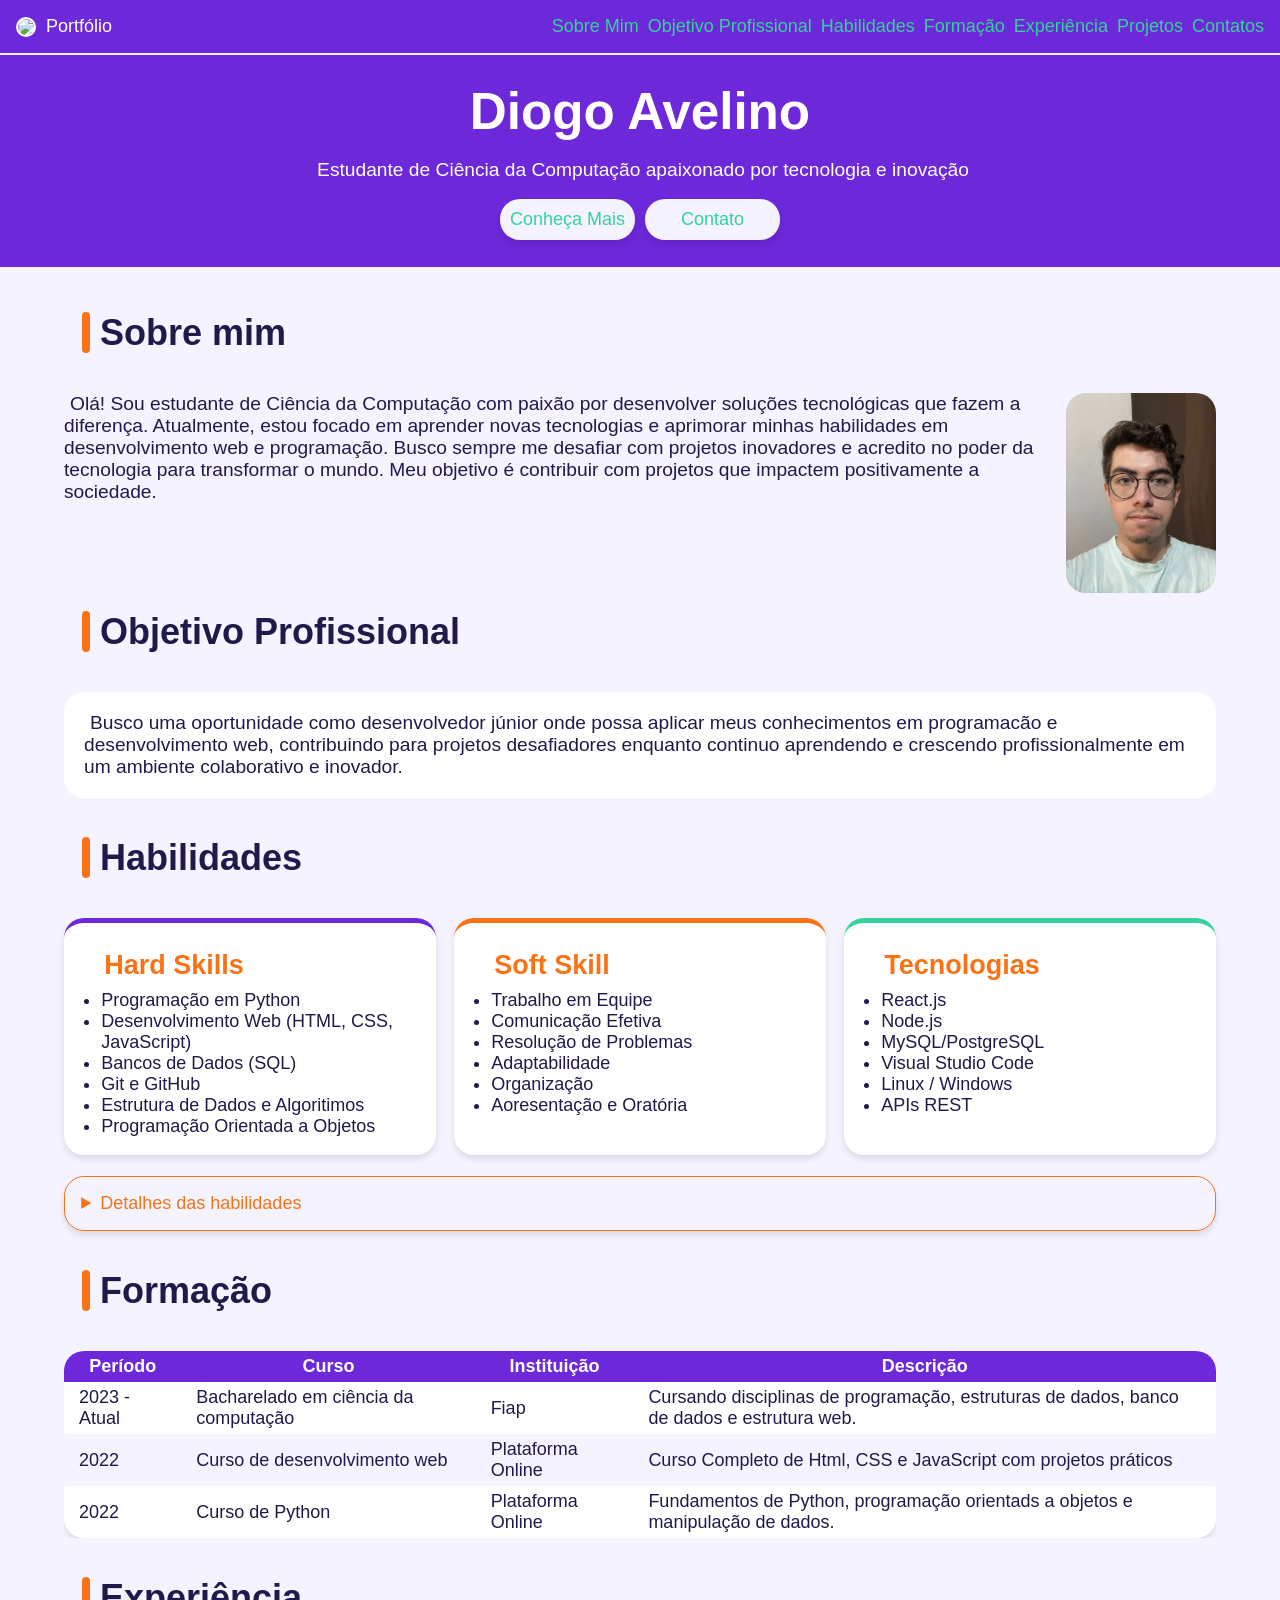
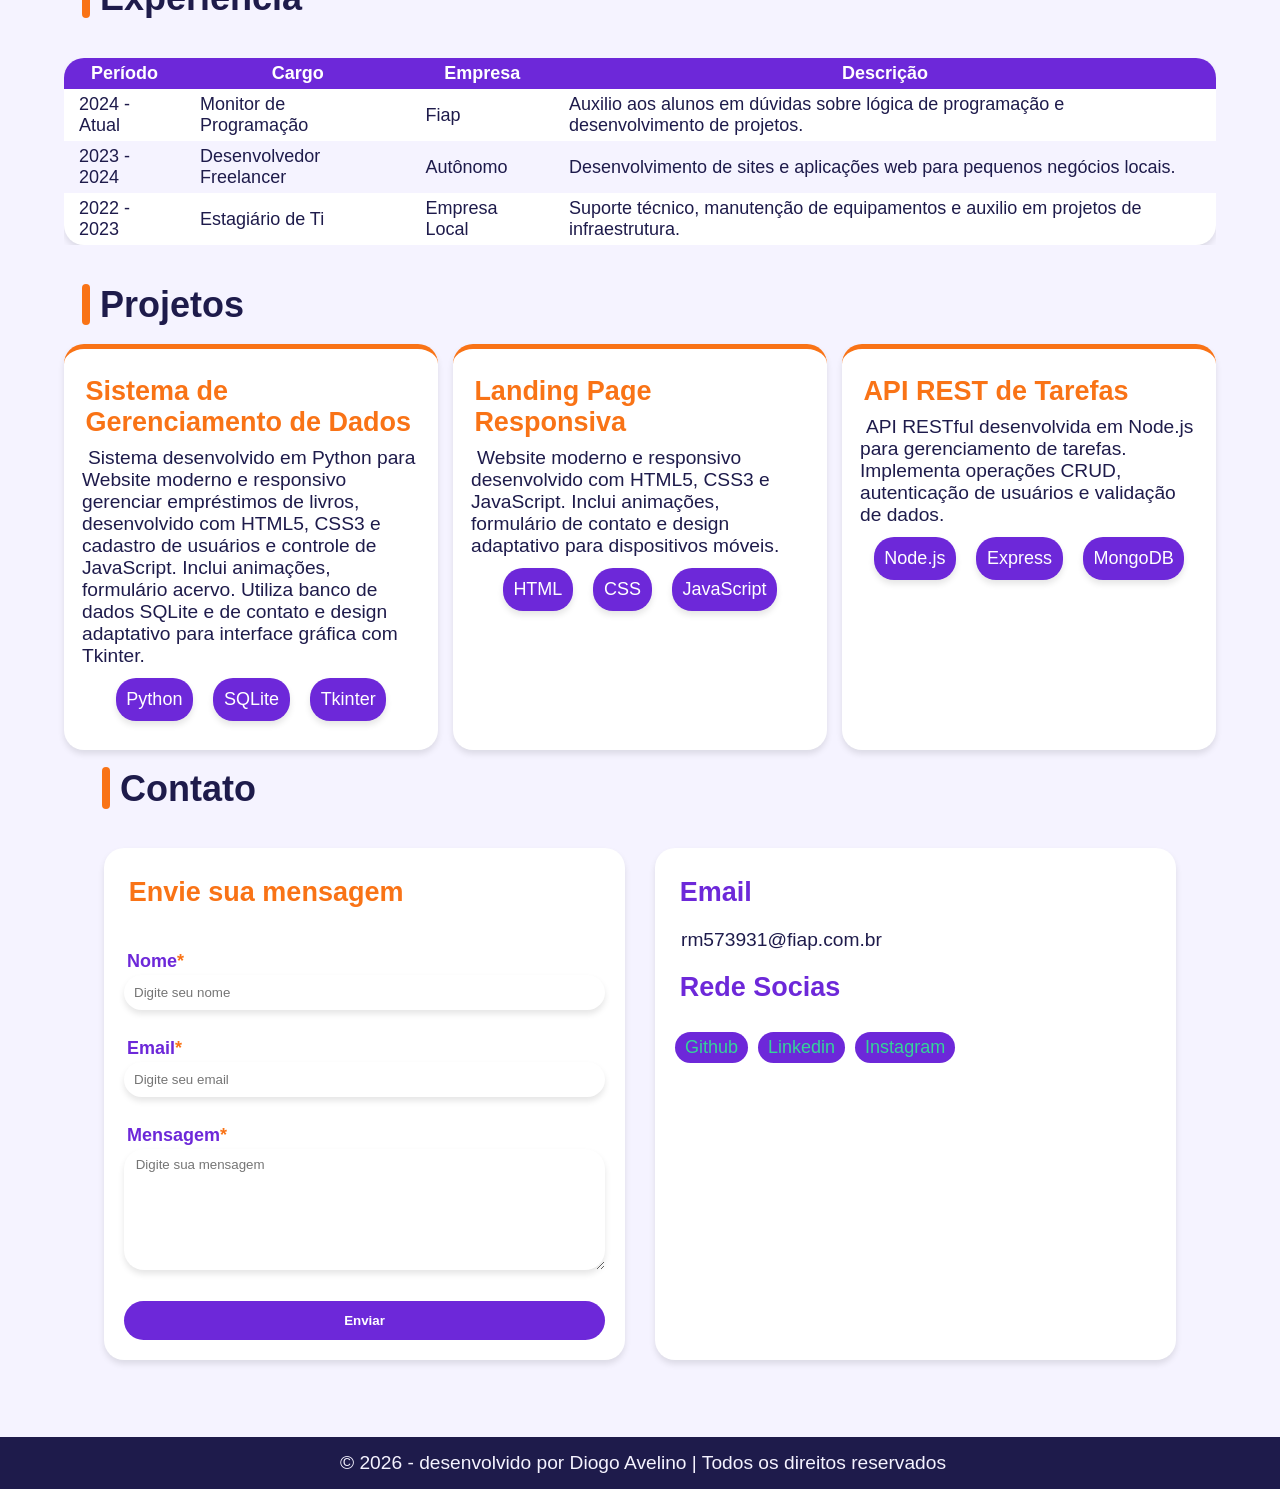
==== commit d6ffbe4f: "Landing Page Pessoal with JavaScript" ====
--- a/index.html
+++ b/index.html
@@ -1,21 +1,21 @@
 <!DOCTYPE html>
 
 <html>
-
+   <button id="voltar">↑</button>
      <head>
           <meta charset="UTF-8">
           <meta name="viewport" content="width=device-width, initial-scale=1.0">
           <title>Diogo Avelino | Portfólio</title>
-          <link rel="stylesheet" href="variables.css" type="text/css">
-          <link rel="stylesheet" href="global.css" type="text/css">
-          <link rel="stylesheet" href="header.css" type="text/css">
-          <link rel="stylesheet" href="sobre.css" type="text/css">
-          <link rel="stylesheet" href="habilidades.css" type="text/css">
-          <link rel="stylesheet" href="experiencias.css" type="text/css">
-          <link rel="stylesheet" href="projetos.css" type="text/css">
-          <link rel="stylesheet" href="formulario.css" type="text/css">
-          <link rel="stylesheet" href="contato.css" type="text/css">
-          <link rel="stylesheet" href="footer.css" type="text/css">
+          <link rel="stylesheet" href="styles/variables.css" type="text/css">
+          <link rel="stylesheet" href="styles/global.css" type="text/css">
+          <link rel="stylesheet" href="styles/header.css" type="text/css">
+          <link rel="stylesheet" href="styles/sobre.css" type="text/css">
+          <link rel="stylesheet" href="styles/habilidades.css" type="text/css">
+          <link rel="stylesheet" href="styles/experiencias.css" type="text/css">
+          <link rel="stylesheet" href="styles/projetos.css" type="text/css">
+          <link rel="stylesheet" href="styles/formulario.css" type="text/css">
+          <link rel="stylesheet" href="styles/contato.css" type="text/css">
+          <link rel="stylesheet" href="styles/footer.css" type="text/css">
      </head>
 
      <body>
@@ -28,32 +28,38 @@
             <span>Portfólio</span>
           </div>
 
-          <nav class="seção">
-            <a href="#about">
+          <button class="botão" id="botão">
+            <span class="row"></span>
+            <span class="row"></span>
+            <span class="row"></span>
+          </button>
+
+          <nav class="seção" id="navegador">
+            <a href="#about" class="link">
             <div class="item">Sobre Mim</div>
             </a>
 
-            <a href="#objectv">
+            <a href="#objectv" class="link">
             <div class="item">Objetivo Profissional</div>
             </a>
 
-            <a href="#skill">
+            <a href="#skill" class="link">
             <div class="item">Habilidades</div>
             </a>
 
-            <a href="#form">
+            <a href="#form" class="link">
             <div class="item">Formação</div>
             </a>
 
-            <a href="#exp">
+            <a href="#exp" class="link">
             <div class="item">Experiência</div>
             </a>
 
-            <a href="#projects">
+            <a href="#projects" class="link">
             <div class="item">Projetos</div>
             </a>
 
-            <a href="#contacts">
+            <a href="#contacts" class="link">
             <div class="item">Contatos</div>
             </a>
 
@@ -93,7 +99,7 @@
             <br>
 
             <div class="text-a"><p> Olá! Sou estudante de Ciência da Computação com paixão por desenvolver soluções tecnológicas que fazem a diferença. Atualmente, estou focado em aprender novas tecnologias e aprimorar minhas habilidades em desenvolvimento web e programação. Busco sempre me desafiar com projetos inovadores e acredito no poder da tecnologia para transformar o mundo. Meu objetivo é contribuir com projetos que impactem positivamente a sociedade.</p>
-              <img src="Diogo.png" alt="Minha foto Aqui">
+              <img src="/img/Diogo.png" alt="Minha foto Aqui">
             </div>
 
           </section>
@@ -185,20 +191,22 @@
 
           <details class="x">
 
-            <summary>Detalhes das habilidades</summary>
+            <summary class="summary-a">Detalhes das habilidades</summary>
+
+            <br>
                 
             <details>
-              <summary>Linguagem de Programação</summary>
+              <summary class="summary-item">Linguagem de Programação</summary>
                 <p>Em breve!</p>
               </details>
 
             <details>
-              <summary>Framework e Bibliotecas</summary>
+              <summary class="summary-item">Framework e Bibliotecas</summary>
                 <p>Em breve!</p>
             </details>
 
             <details>
-              <summary>Ferramentas de Desenvolvimento</summary>
+              <summary class="summary-item">Ferramentas de Desenvolvimento</summary>
                 <p>Em breve!</p>
             </details>
 
@@ -438,4 +446,6 @@
 
      </body>
 
+     <script src="scripts/script.js"></script>
+
 </html>
--- a/styles/variables.css
+++ b/styles/variables.css
@@ -0,0 +1,12 @@
+:root {
+     --cor-primaria: #6D28D9;
+     --cor-secundaria: #34D399;
+     --cor-background: #F5F3FF;
+     --cor-text: #1E1B4B;
+     --cor-accents: #F97316;
+     --cor-padrao: white;
+
+     --border-radius: 20px;
+     --box-shadows: 0px 4px 6px rgba(0, 0, 0, 0.1);
+}
+
--- a/styles/global.css
+++ b/styles/global.css
@@ -0,0 +1,103 @@
+* {
+    box-sizing: border-box;
+    margin: 0;
+    padding: 0;
+}
+
+html {
+    font-size: 18px;
+    scroll-behavior: smooth;
+}
+#voltar {
+  position: fixed;
+  bottom: 20px;
+  right: 20px;
+  padding: 10px 15px;
+  font-size: 18px;
+  background-color: blueviolet;
+  color: white;
+  border: none;
+  border-radius: 20px;
+  cursor: pointer;
+  display: none;
+  z-index: 100;
+}
+
+#voltar:hover {
+  background-color: #4b0082;
+}
+
+body {
+    font-family: Arial, Helvetica, sans-serif;
+    background-color:var(--cor-background);
+}
+
+main {
+    padding: 1.5rem 5%;
+    max-width: 1368px;
+    color:var(--cor-text);
+    margin-inline: auto;
+}
+
+p  {font-size: clamp(0.9rem, 1.5vw, 1.1rem);}
+h1 {font-size: clamp(2rem, 4vw, 3rem);}
+h2 { font-size: clamp(1.5rem, 3vw, 2rem);padding: 1rem;}
+h3 { font-size: clamp(1.1rem, 2.5vw, 1.5rem);}
+
+p::before {
+    content:"";
+    padding: 3px;
+}
+
+h2::before {
+    content: "";
+    background-color: var(--cor-accents);
+    padding: 0.1px 4px;
+    border-radius: var(--border-radius);
+    margin-right: 10px;
+}
+
+h3 {
+    color: var(--cor-accents);
+    padding: 0.5rem 1%;
+}
+
+@media (max-width: 768px) {
+
+    html {
+        font-size: 16px;
+    }
+    body {
+        font-family: sans-serif;
+    }
+}
+
+img {
+    border-radius:var(--border-radius);
+    max-width: 100%;
+    height: auto;
+    display: block;
+    object-fit: contain;
+}
+
+@media (max-width: 768px) {
+
+    img {
+        max-width: 10rem;
+        align-self: center;
+    }
+}
+
+/* * {
+    outline: 2px solid red !important;
+} */
+
+a:link {
+    color: var(--cor-secundaria);
+    text-decoration: none;
+}
+
+a:visited {
+    color: var(--cor-accents);
+}
+
--- a/styles/header.css
+++ b/styles/header.css
@@ -0,0 +1,137 @@
+
+header {
+    color:var(--cor-padrao)
+}
+
+    .menu {
+        display: flex;
+        flex-wrap: wrap;
+        align-items: center;
+        justify-content: space-between;
+        background-color:var(--cor-primaria);
+        padding: clamp(16px, 1vw, 18px);
+        position: relative;
+    }
+
+    .port {
+        display: flex;
+        align-items: center;
+        gap: 10px
+    }
+
+    .port .logo {
+        border-radius: 100%;
+        background-color:var(--cor-padrao);
+        padding: 2px;
+    }
+
+    .botão {
+        display: none;
+        flex-direction: column;
+        justify-content: center;
+        gap: 5px;
+        background: transparent;
+        border: 2px solid var(--cor-padrao);
+        border-radius: 20px;
+        cursor: pointer;
+        padding: 8px 10px;
+        z-index: 100;
+    }
+
+    .row {
+        display: block;
+        width: 22px;
+        height: 2px;
+        background-color: var(--cor-padrao);
+        border-radius: 2px;
+        transition: transform 0.3s ease, opacity 0.3s ease;
+    }
+
+    .botão.aberto .row:nth-child(1) {
+        transform: translateY(7px) rotate(45deg);
+    }
+    .botão.aberto .row:nth-child(2) {
+        opacity: 0;
+    }
+    .botão.aberto .row:nth-child(3) {
+        transform: translateY(-7px) rotate(-45deg);
+    }
+
+    .seção {
+        display: flex;
+        align-items: center;
+        justify-content: space-evenly;
+        flex-wrap: wrap;
+        gap: 0.5rem;
+    }
+
+    .menu-a {
+        display: flex;
+        flex-direction: column;
+        align-items: center;
+        padding: 1.5rem 5%;
+        gap: 1rem 5%;
+        background-color:var(--cor-primaria);
+        margin-top: 2px;
+    }
+
+    .buttons {
+        display: grid;
+        grid-template-columns: repeat(2, 1fr);
+        gap: 10px;
+    }
+
+    .buttons .button {
+        display: flex;
+        justify-content: center;
+        background-color:var(--cor-background);
+        border-radius:var(--border-radius);
+        padding: 10px;
+        box-shadow:var(--box-shadows);
+    }
+
+    .button:hover {
+        background-color:var(--cor-primaria);
+        color:var(--cor-padrao);
+        transition-duration: 450ms;
+    }
+
+    @media(max-width: 768px) {
+
+        .menu {
+            flex-wrap: wrap;
+            gap: 0;
+        }
+
+        .botão {
+            display: flex;
+        }
+
+        .seção {
+            max-height: 0;
+            overflow: hidden;
+            transition: max-height 0.35s ease;
+            flex-direction: column;
+            align-items: flex-start;
+            width: 100%;
+            padding: 10px 0 5px 0;
+            gap: 0;
+            background-color: var(--cor-primaria);
+        }
+
+        .seção.aberto {
+            display: flex;
+            max-height: 500px;
+        }
+
+        .seção a {
+            width: 100%;
+            border-bottom: 1px solid var(--cor-padrao);
+        }
+
+        .seção .item {
+            padding: 12px 16px;
+            width: 100%;
+            font-size: 1rem;
+        }
+    }
--- a/styles/sobre.css
+++ b/styles/sobre.css
@@ -0,0 +1,18 @@
+.text-a {
+        display: flex;
+        gap: 10px;
+    }
+
+        @media(max-width:768px) {
+            .text-a {
+                display: flex;
+                flex-direction: column;
+                gap: 10px;
+            }
+        }
+
+    .text-b {
+        background-color:var(--cor-padrao);
+        border-radius:var(--border-radius);
+        padding: 20px;
+    }
--- a/styles/habilidades.css
+++ b/styles/habilidades.css
@@ -0,0 +1,50 @@
+.tags {
+        display: grid;
+        grid-template-columns: repeat(3, 1fr);
+        gap: 1rem;
+    }
+
+        @media(max-width:768px) {
+            .tags {
+                display: flex;
+                flex-direction: column;
+                gap: 1rem;
+                width: 70%;
+                margin: auto;
+            }
+        }
+
+.tag {
+    background-color: var(--cor-padrao);
+    border-radius:var(--border-radius);
+    padding: 1rem 10%;
+    box-shadow:var(--box-shadows);
+}
+
+    .tag-a {
+        border-top: 5px solid var(--cor-primaria);
+    }
+
+    .tag-b {
+        border-top: 5px solid var(--cor-accents);
+    }
+
+    .tag-c {
+        border-top: 5px solid var(--cor-secundaria);
+    }
+
+    .x {
+        
+        color:var(--cor-accents);
+        border: 1px solid var(--cor-accents);
+        border-radius:var(--border-radius);
+        box-shadow:var(--box-shadows);
+        padding: 0.9rem;
+    }
+
+    .summary-item {
+        color: var(--cor-primaria);      
+        border-radius:var(--border-radius);
+        box-shadow:var(--box-shadows);
+        padding: 0.5rem;
+    }
--- a/styles/experiencias.css
+++ b/styles/experiencias.css
@@ -0,0 +1,36 @@
+.tabuletinha, .tabuletona {
+    width: 100%;
+    overflow-x: auto;
+}
+
+    table {
+        width: 100%;
+        min-width: 600px;
+        border-collapse: collapse;
+        background-color:var(--cor-padrao);
+        border-radius:var(--border-radius);
+        box-shadow:var(--box-shadows);
+        
+    }
+
+    tr th {
+        background-color:var(--cor-primaria);
+        padding: 5px 15px;
+        color:var(--cor-padrao);
+    }
+
+    .th-a {
+        border-top-left-radius:var(--border-radius);
+    }
+
+    .th-b {
+        border-top-right-radius:var(--border-radius);
+    }
+
+    tr td {
+        padding: 5px 15px;
+    }
+
+    .td-a, .td-b{
+        background-color:var(--cor-background);
+    }
--- a/styles/projetos.css
+++ b/styles/projetos.css
@@ -0,0 +1,31 @@
+.blocos {
+    display: grid;
+    grid-template-columns:repeat(auto-fit, minmax(280px, 1fr));
+    gap: 15px;
+    width: 100%;
+
+}
+
+    .bloco {
+        border-top: 5px solid var(--cor-accents);
+        width: 100%;
+        background-color:var(--cor-padrao);
+        border-radius:var(--border-radius);
+        box-shadow:var(--box-shadows);
+        padding: 1rem;
+
+    }
+
+    .bloquinhos, .bolhas ul {
+        display: flex;
+        flex-wrap: wrap;
+        gap: 20px;
+        justify-content: center;
+        padding: 0.6rem;
+    }
+    .bloquinhos {
+        background-color:var(--cor-primaria);
+        color:var(--cor-padrao);
+        border-radius:var(--border-radius);
+        box-shadow:var(--box-shadows);
+    }
--- a/styles/formulario.css
+++ b/styles/formulario.css
@@ -0,0 +1,97 @@
+.g {
+    padding: 0 20px;
+}
+
+.Fiap {
+    color: var(--cor-text);
+    display: flex;
+    gap: 30px;
+    margin: 20px 20px 50px 20px;
+    flex-wrap: wrap;
+}
+
+        @media (max-width: 600px) {
+            .Fiap {
+                flex-direction: column;
+                margin: 15px 12px 40px 12px;
+                gap: 20px;
+                }
+
+            .forms, .iaP {
+                min-width: unset;
+            }
+
+            .g {
+                padding: 0 12px;
+                }
+        }
+
+.forms {
+    background-color: var(--cor-padrao);
+    border-radius: var(--border-radius);
+    box-shadow: var(--box-shadows);
+    padding: 20px;
+    font-weight: bold;
+    flex: 1;
+    min-width: 260px;
+}
+
+    form {
+        display: flex;
+        flex-direction: column;
+    }
+
+    form label {
+        color: var(--cor-primaria);
+        padding: 3px;
+    }
+
+    form label::after {
+        content: "*";
+        color: var(--cor-accents);
+    }
+
+    form input {
+        padding: 10px;
+        border-radius: var(--border-radius);
+        box-shadow: var(--box-shadows);
+        border: transparent;
+        width: 100%;
+        margin-bottom: 4px;
+    }
+
+    form textarea {
+        border: transparent;
+        box-shadow: var(--box-shadows);
+        font-family: var(--font-global);
+        padding: 8px;
+        border-radius: var(--border-radius);
+        width: 100%;
+        resize: vertical;
+    }
+
+    form button {
+        color: var(--cor-padrao);
+        background-color: var(--cor-primaria);
+        border-radius: var(--border-radius);
+        border: transparent;
+        cursor: pointer;
+        font-weight: bold;
+        padding: 12px 24px;
+        transition: background 0.3s;
+        margin-top: 10px;
+    }
+
+    form button:hover {
+        background-color: var(--cor-background);
+        color: var(--cor-secundaria);
+    }
+
+    label {
+        color: var(--cor-text);
+    }
+
+    form h3 {
+        color: var(--cor-accents);
+        margin-bottom: 10px;
+    }
--- a/styles/contato.css
+++ b/styles/contato.css
@@ -0,0 +1,31 @@
+.iaP {
+    background-color: var(--cor-padrao);
+    border-radius: var(--border-radius);
+    box-shadow: var(--box-shadows);
+    color: var(--cor-text);
+    display: flex;
+    flex-direction: column;
+    gap: 12px;
+    padding: 20px;
+    flex: 1;
+    min-width: 200px;
+}
+
+    .iaP h3 {
+        color: var(--cor-primaria);
+    }
+
+    .iaP ul {
+        display: flex;
+        flex-wrap: wrap;
+        gap: 10px;
+        list-style-type: none;
+        padding: 8px 0;
+    }
+
+    .iaP li {
+        background-color: var(--cor-primaria);
+        border-radius: var(--border-radius);
+        color: var(--cor-padrao);
+        padding: 5px 10px;
+    }
--- a/styles/footer.css
+++ b/styles/footer.css
@@ -0,0 +1,9 @@
+footer {
+    align-items: center;
+    background-color: var(--cor-text);
+    color: var(--cor-background);
+    display: flex;
+    justify-content: center;
+    padding: 15px 20px;
+    text-align: center;
+}
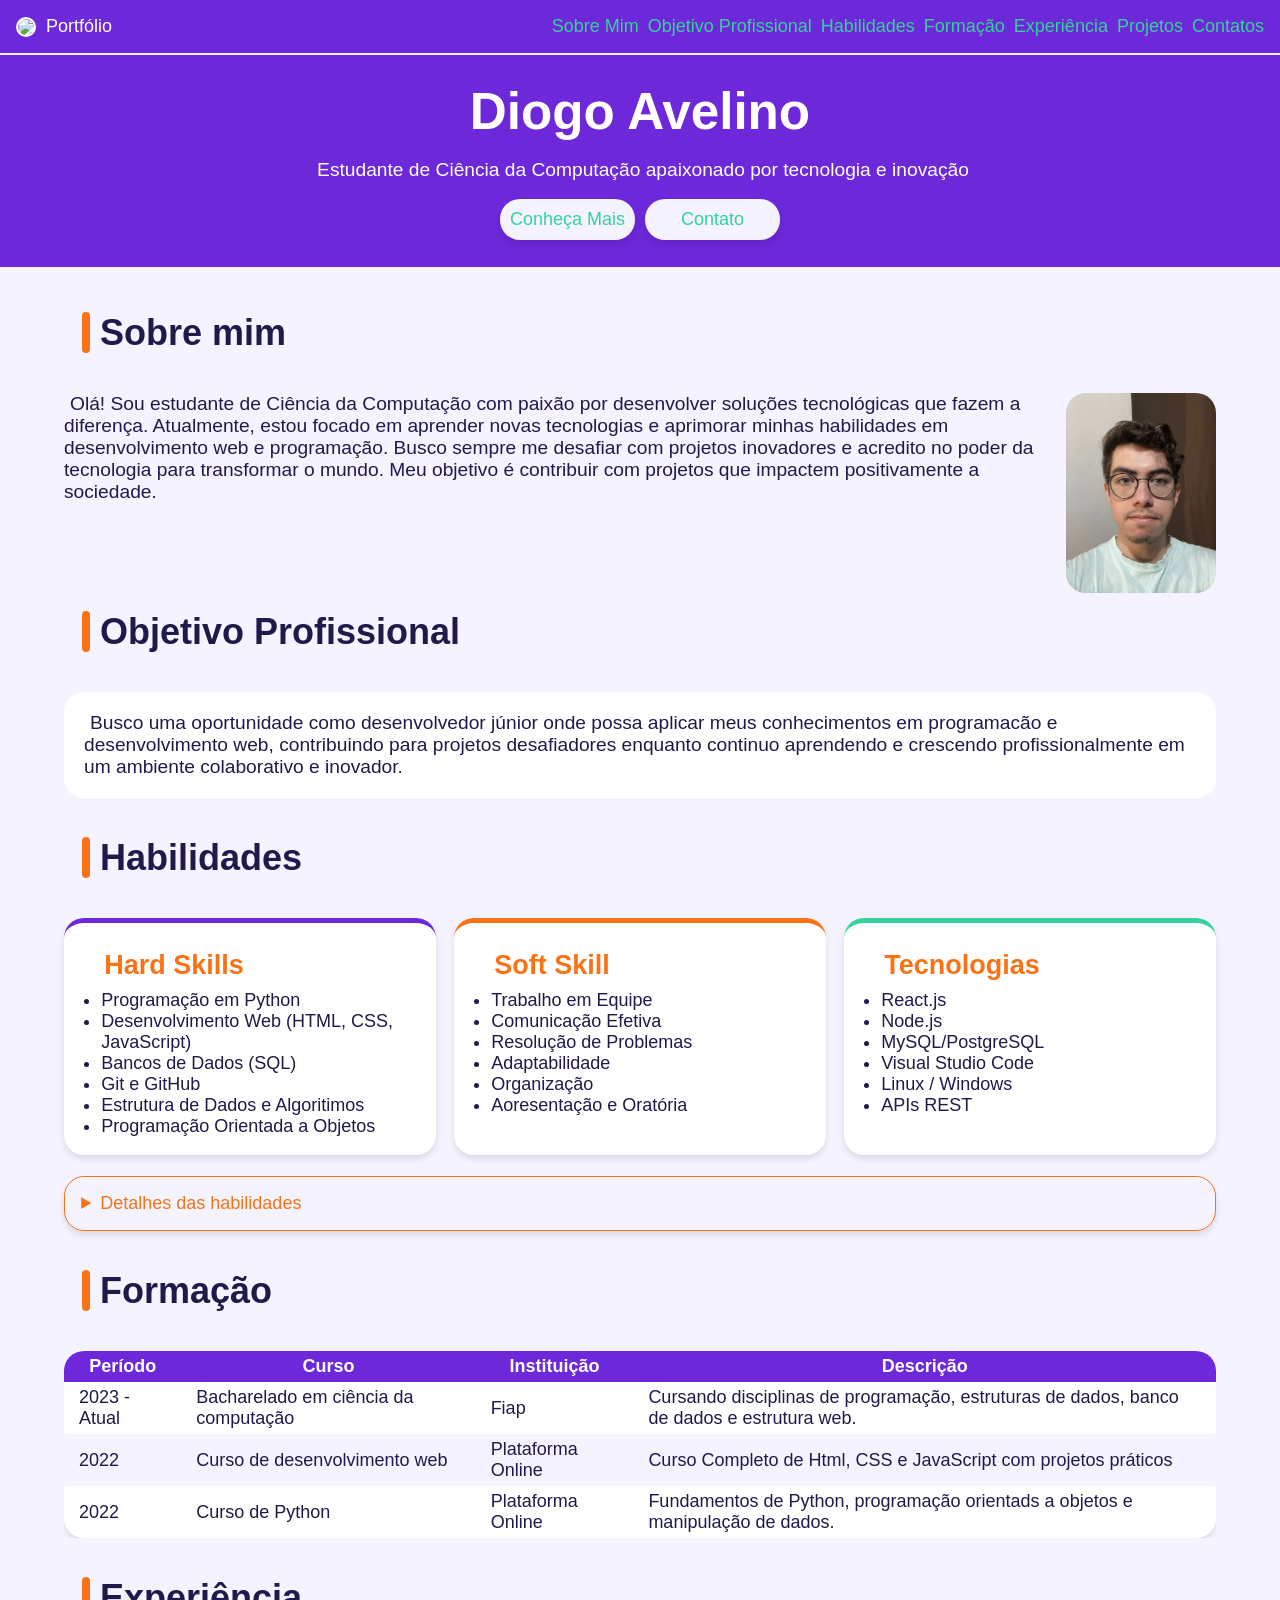
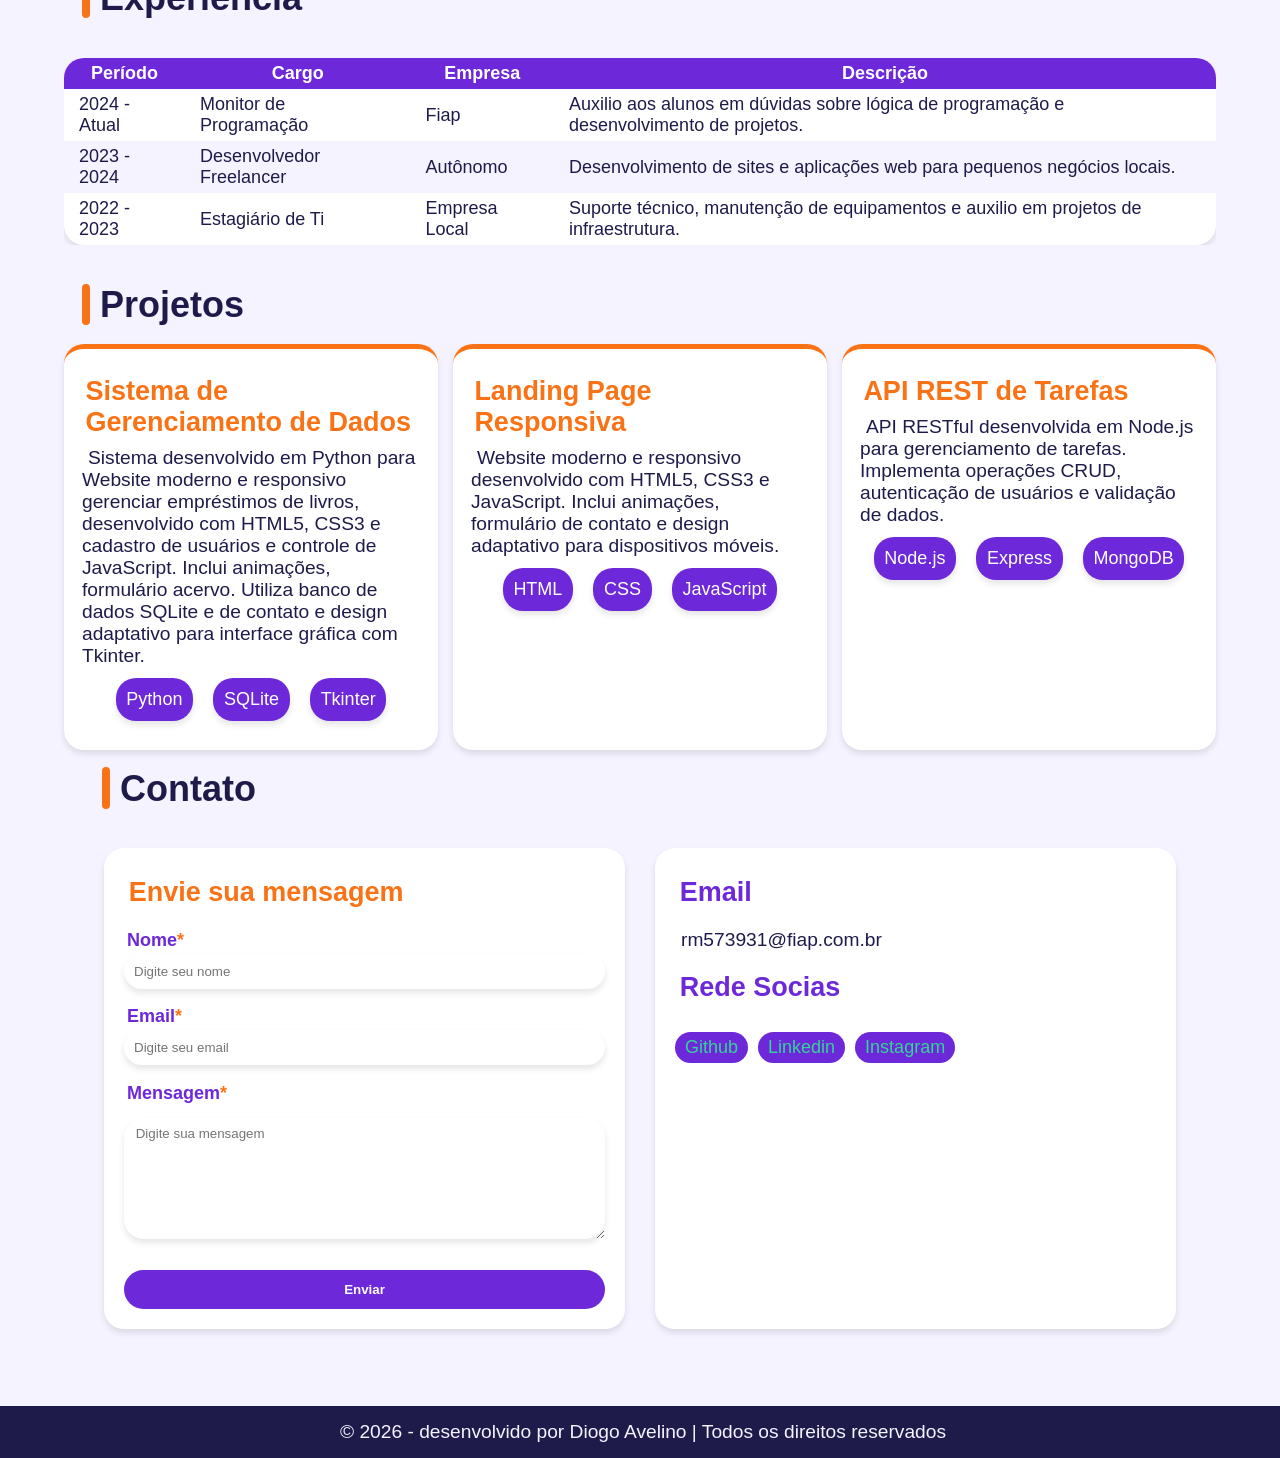
==== commit 7603cbfa: "Landing Page Pessoal com JS e events no formulário" ====
--- a/index.html
+++ b/index.html
@@ -398,15 +398,28 @@
 
               <div class="forms">
 
+                <div class="sucesso">
+                  <h2>Mensagem Enviada!</h2>
+                  <p>Obrigado por entrar em contato. Sua mensagem foi enviada com sucesso e em breve retornarei o contato.</p>
+                </div>
+                <div class="falhou">
+                  <h2>Mensagem não enviada!</h2>
+                  <p>Obrigado por entrar em contato. Sua mensagem não foi enviada. Por favor, tente novamente.</p>
+                </div>
+
+
                 <form action="#" method="get" name="register">
 
-                  <h3>Envie sua mensagem</h3><br>
+                  <h3>Envie sua mensagem</h3>
                   
                     <label for="name">Nome</label>
-                    <input type="text" id="name" name="name" placeholder="Digite seu nome" required><br>
+                    <input type="text" id="name" name="name" placeholder="Digite seu nome" required>
+                    <span id="tupla"></span>
                     <label for="emailaddress">Email</label>
-                    <input type="email" id="emailaddress" name="emailaddress" placeholder="Digite seu email" required><br>
+                    <input type="email" id="emailaddress" name="emailaddress" placeholder="Digite seu email" required>
+                    <span id="mail"></span>
                     <label for="message">Mensagem</label>
+                    <span id="box"></span>
                     <textarea id="message" name="messagem" maxlength="400" cols="50" rows="7" placeholder=" Digite sua mensagem" required></textarea><br>
                     <button>Enviar</button>
               
--- a/styles/formulario.css
+++ b/styles/formulario.css
@@ -94,4 +94,73 @@
     form h3 {
         color: var(--cor-accents);
         margin-bottom: 10px;
-    }+    }
+
+    #tupla, #mail, #box {
+        padding: 0.3rem;
+        font-size: 0.7rem;
+        color: red;
+        font-family: Arial, Helvetica, sans-serif;
+    }
+
+    #name.out:focus {
+        outline: 1px solid red;
+        background-color: rgb(255, 229, 229);
+    }
+
+    #emailaddress.out:focus {
+        outline: 1px solid red;
+        background-color: rgb(255, 229, 229);
+    }
+
+    #message.out:focus {
+        outline: 1px solid red;
+        background-color: rgb(255, 229, 229);
+    }
+
+    .forms {
+        position: relative;
+    }
+
+    .sucesso {
+        display: none;
+        position: absolute;
+        background-color: rgb(124, 197, 13);
+        color: white;
+        top: 0;
+        left: 0;
+        width: 100%;
+        height: 100%;
+        box-shadow: var(--box-shadows);
+        border-radius: var(--border-radius);
+        z-index: 10;
+        padding: 20px;
+    }
+
+    .falhou {
+        display: none;
+        position: absolute;
+        background-color: rgb(255, 0, 0);
+        color: white;
+        top: 0;
+        left: 0;
+        width: 100%;
+        height: 100%;
+        box-shadow: var(--box-shadows);
+        border-radius: var(--border-radius);
+        z-index: 10;
+    }
+
+    .sucesso.on {
+        display: flex;
+        flex-direction: column;
+        align-items: center;
+        justify-content: center;
+    }
+
+    .falhou.on {
+        display: flex;
+        flex-direction: column;
+        align-items: center;
+        justify-content: center;
+    }
